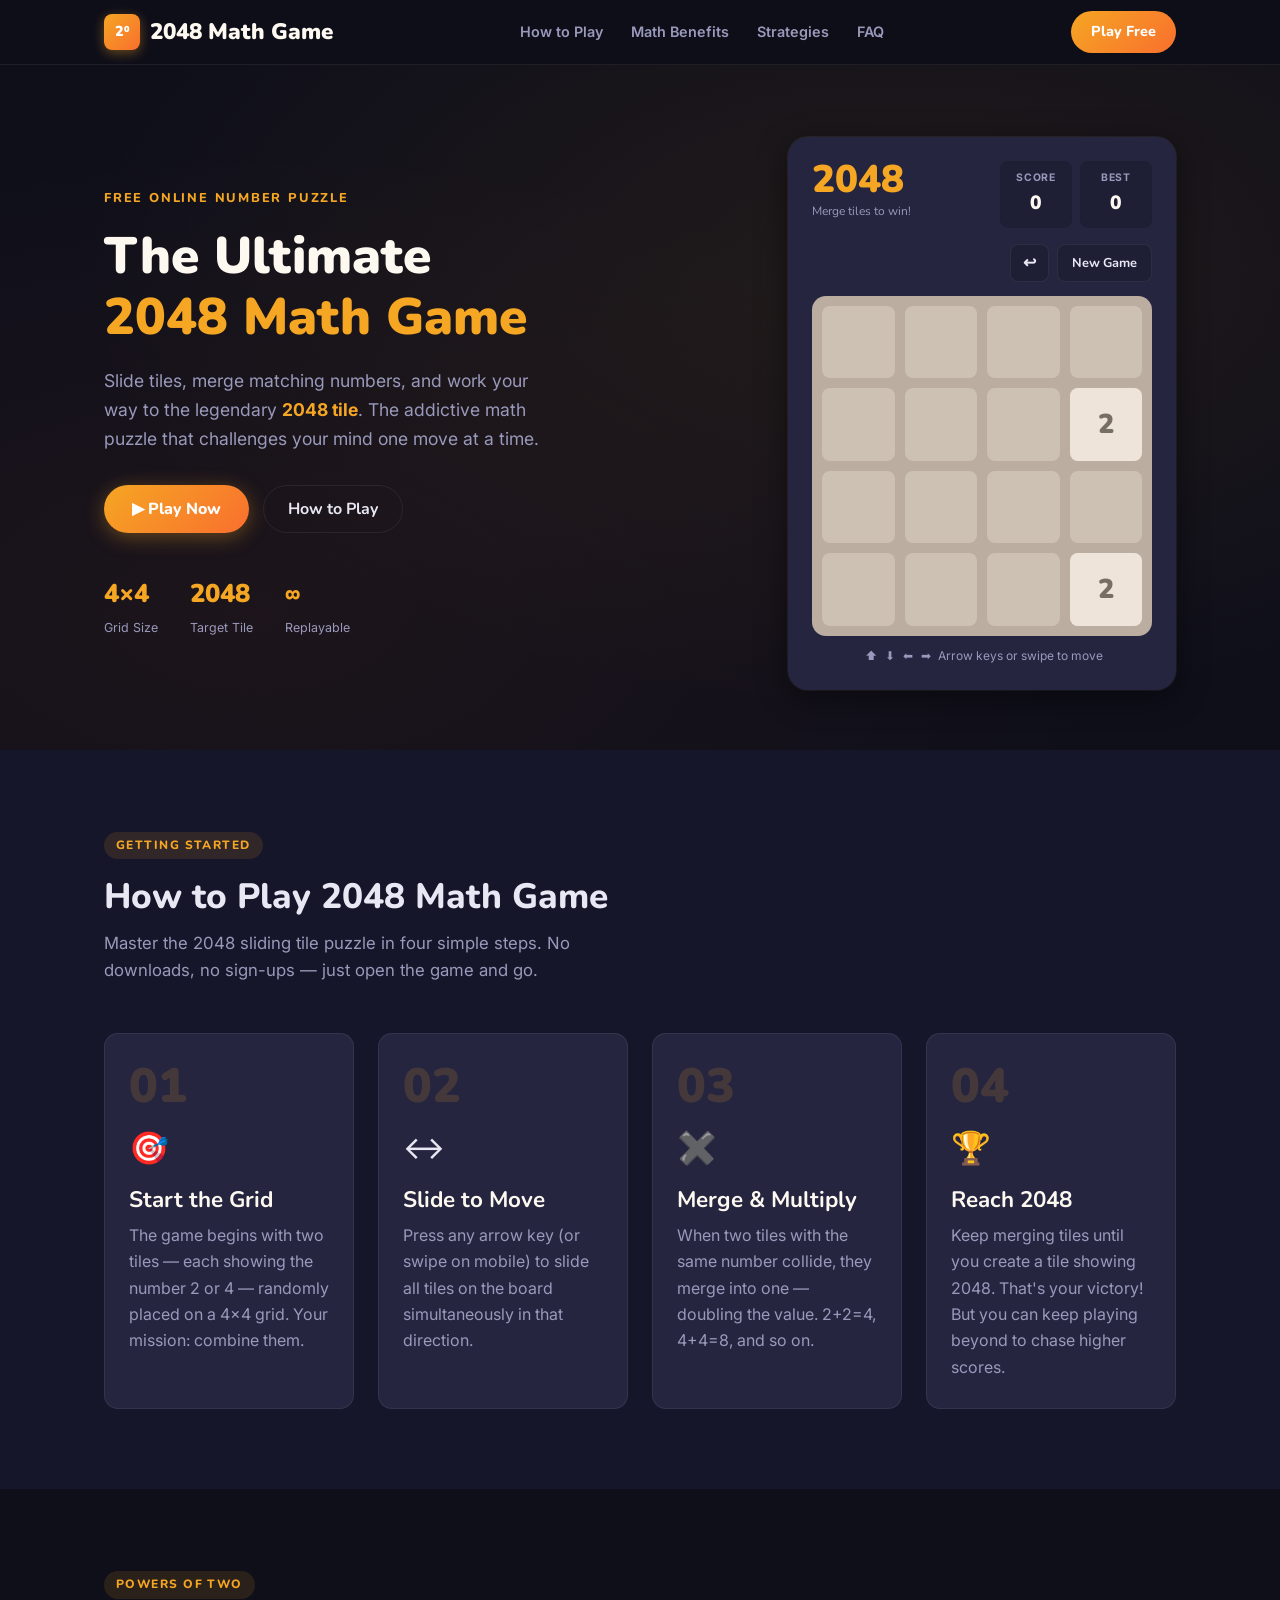
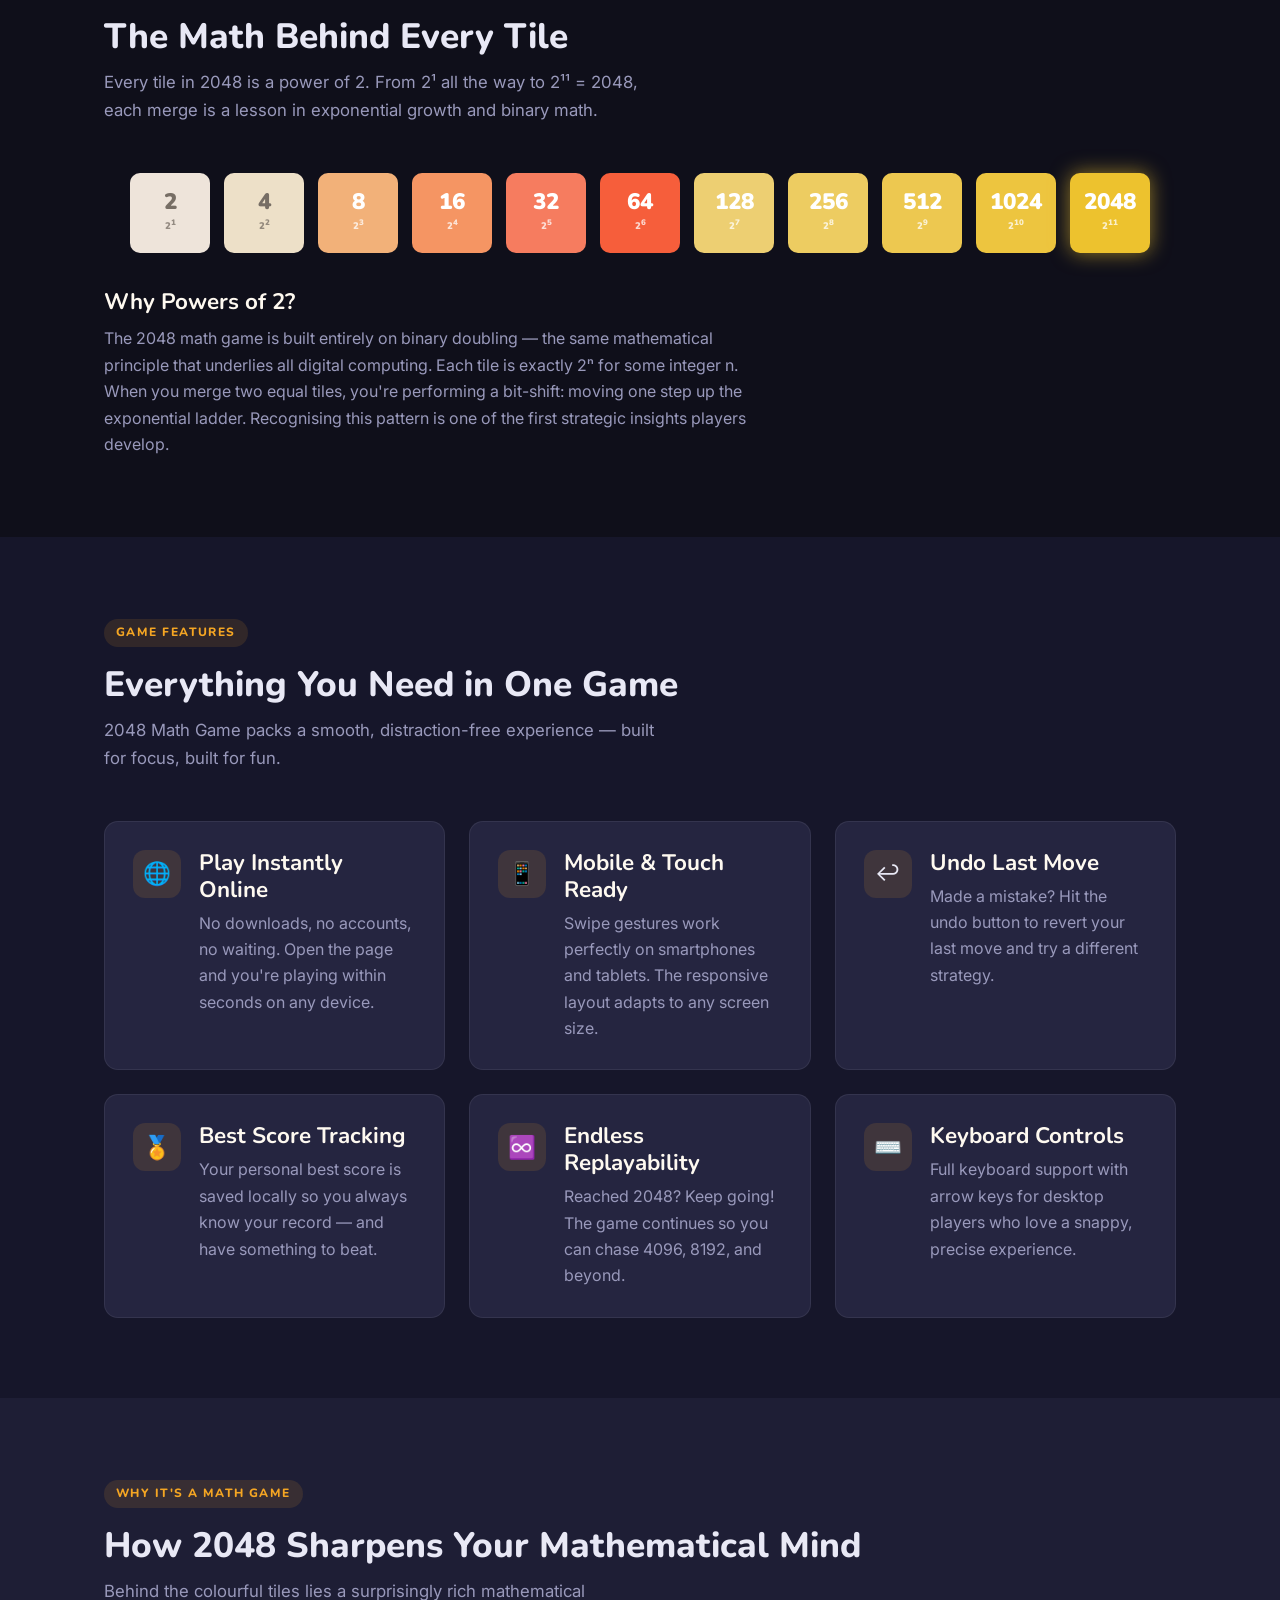
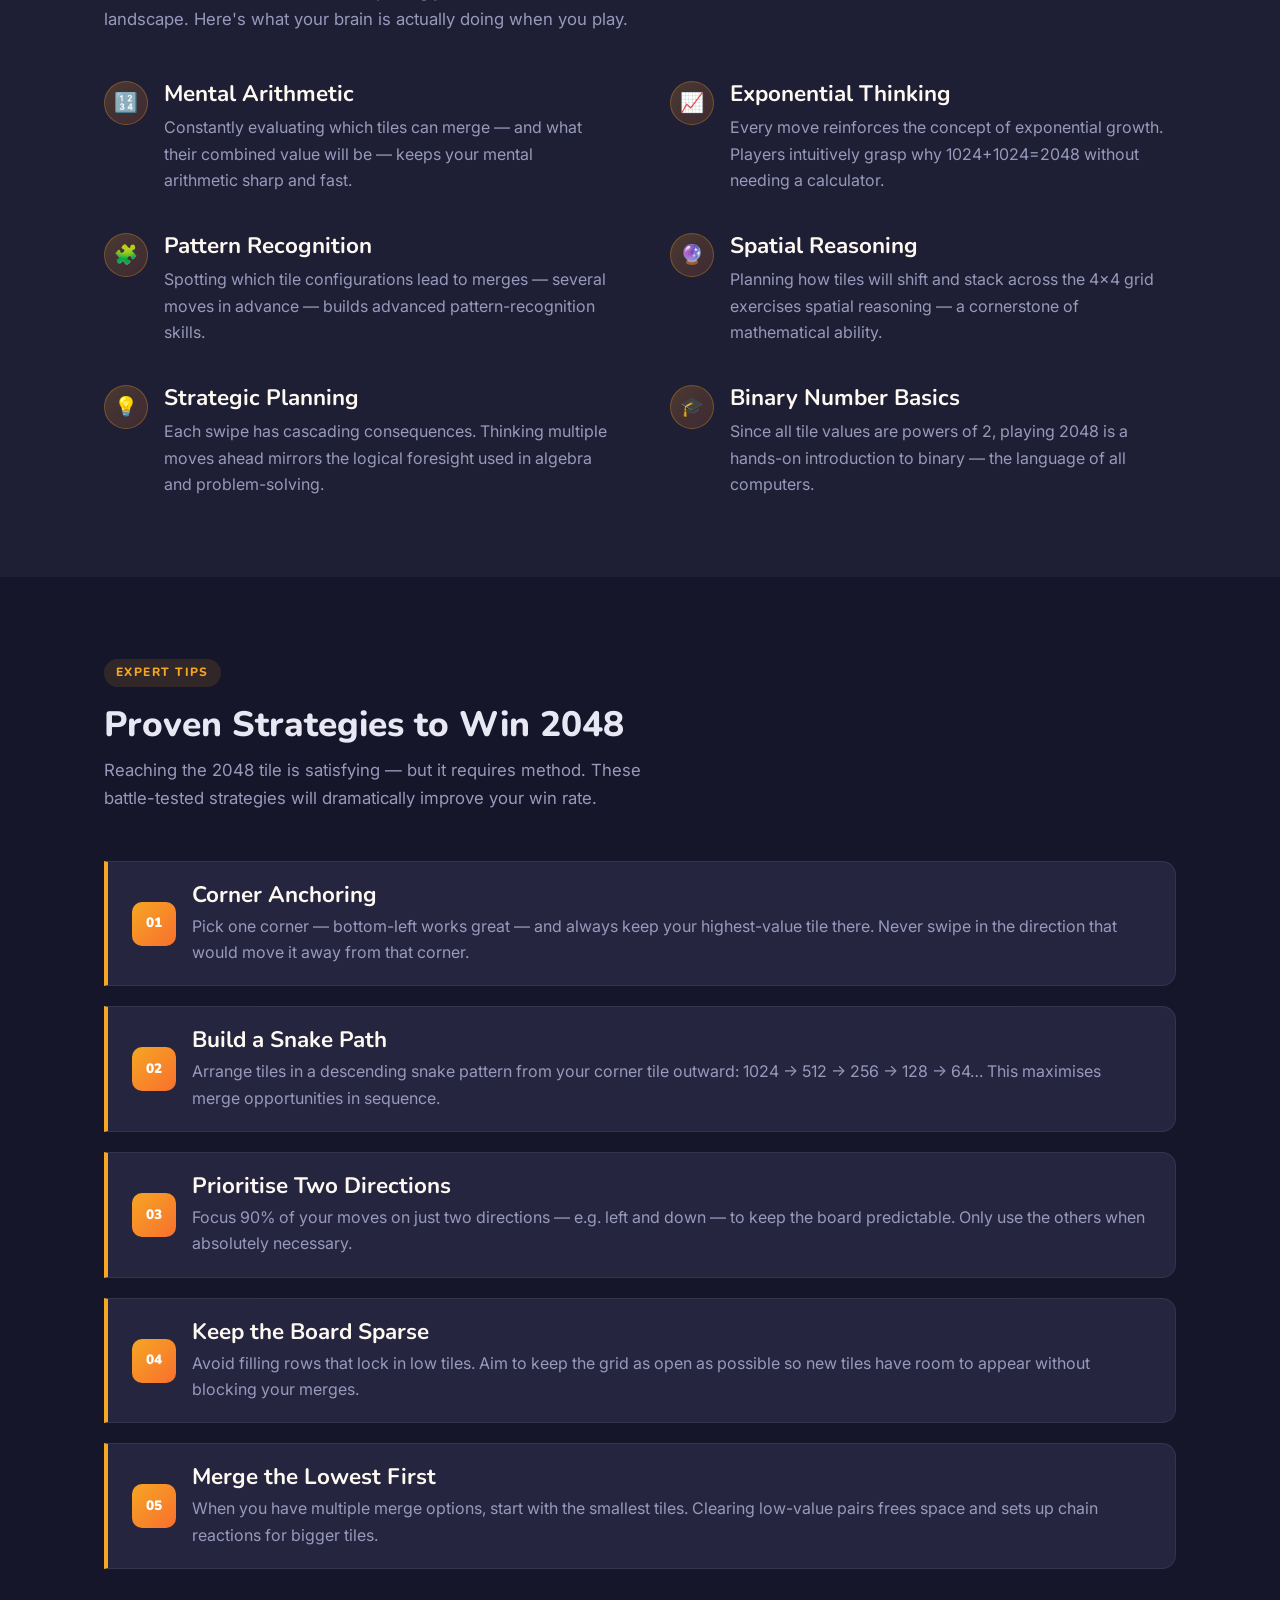
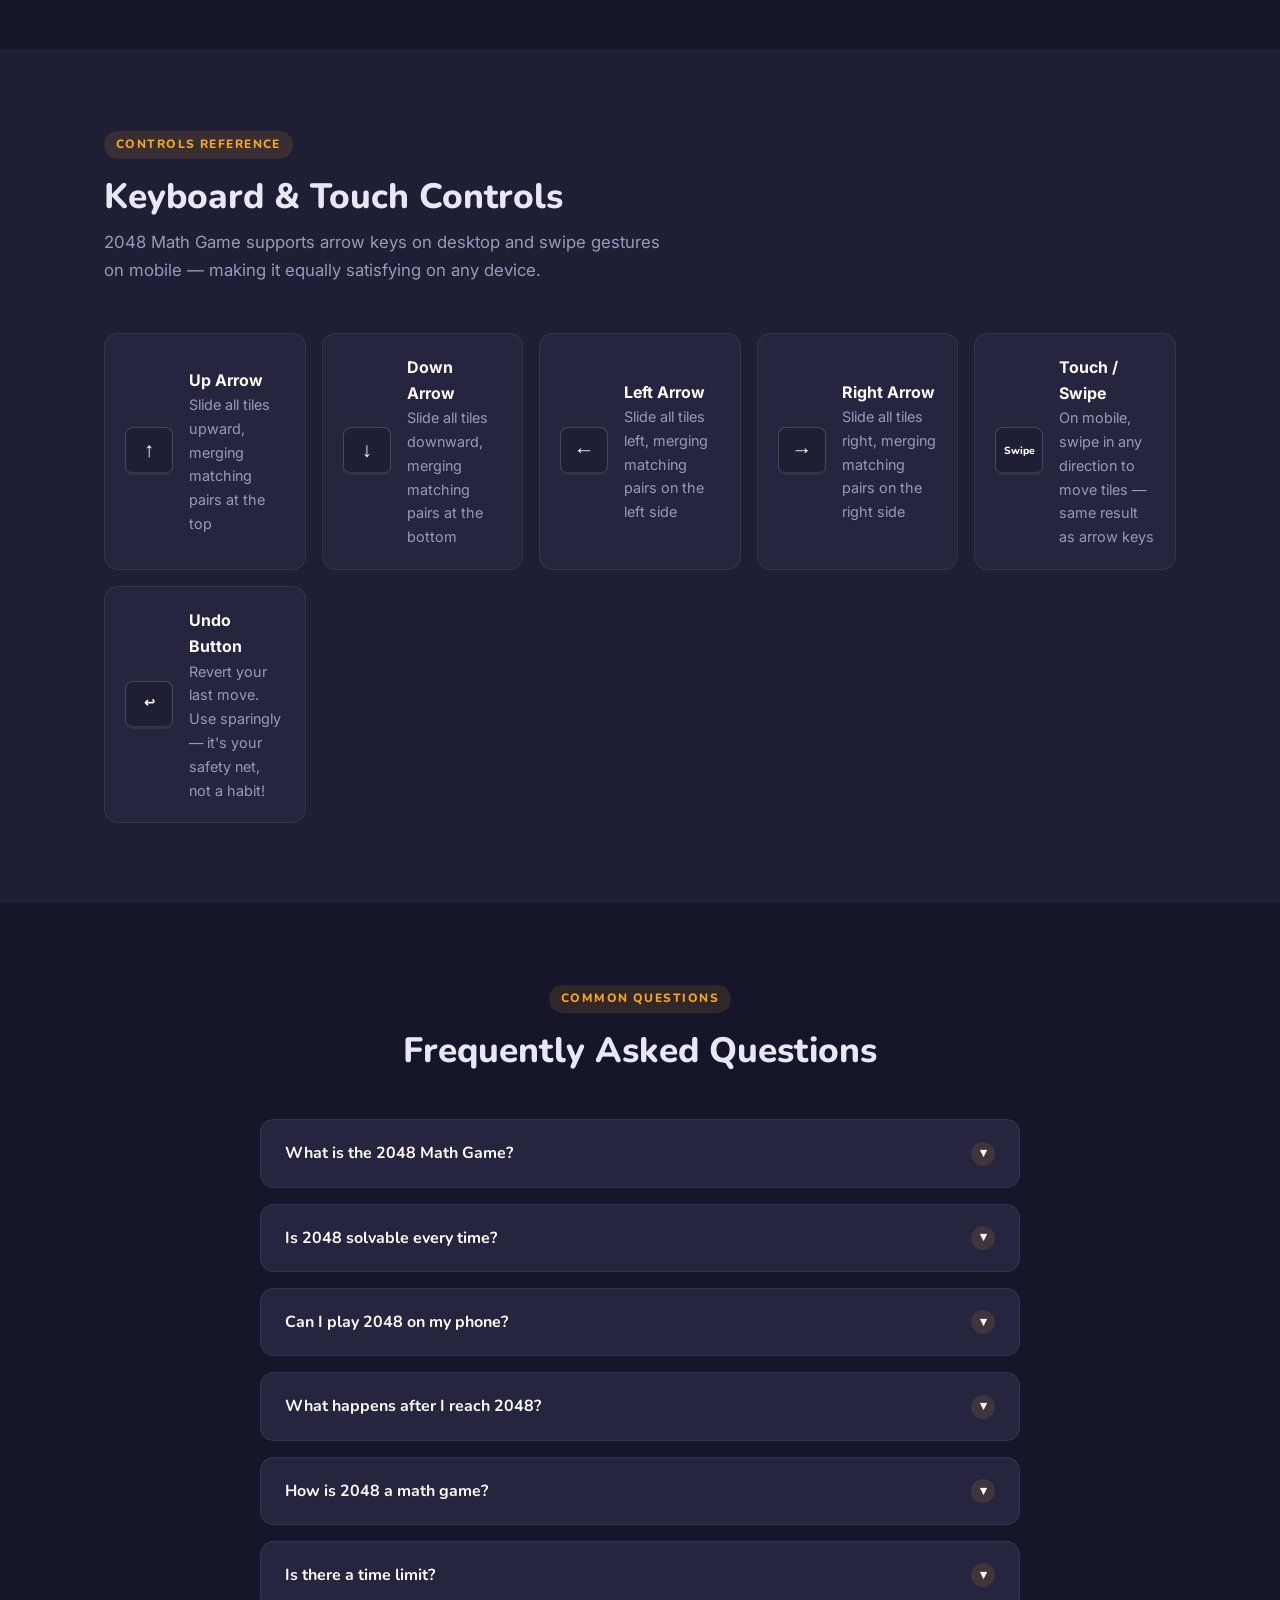
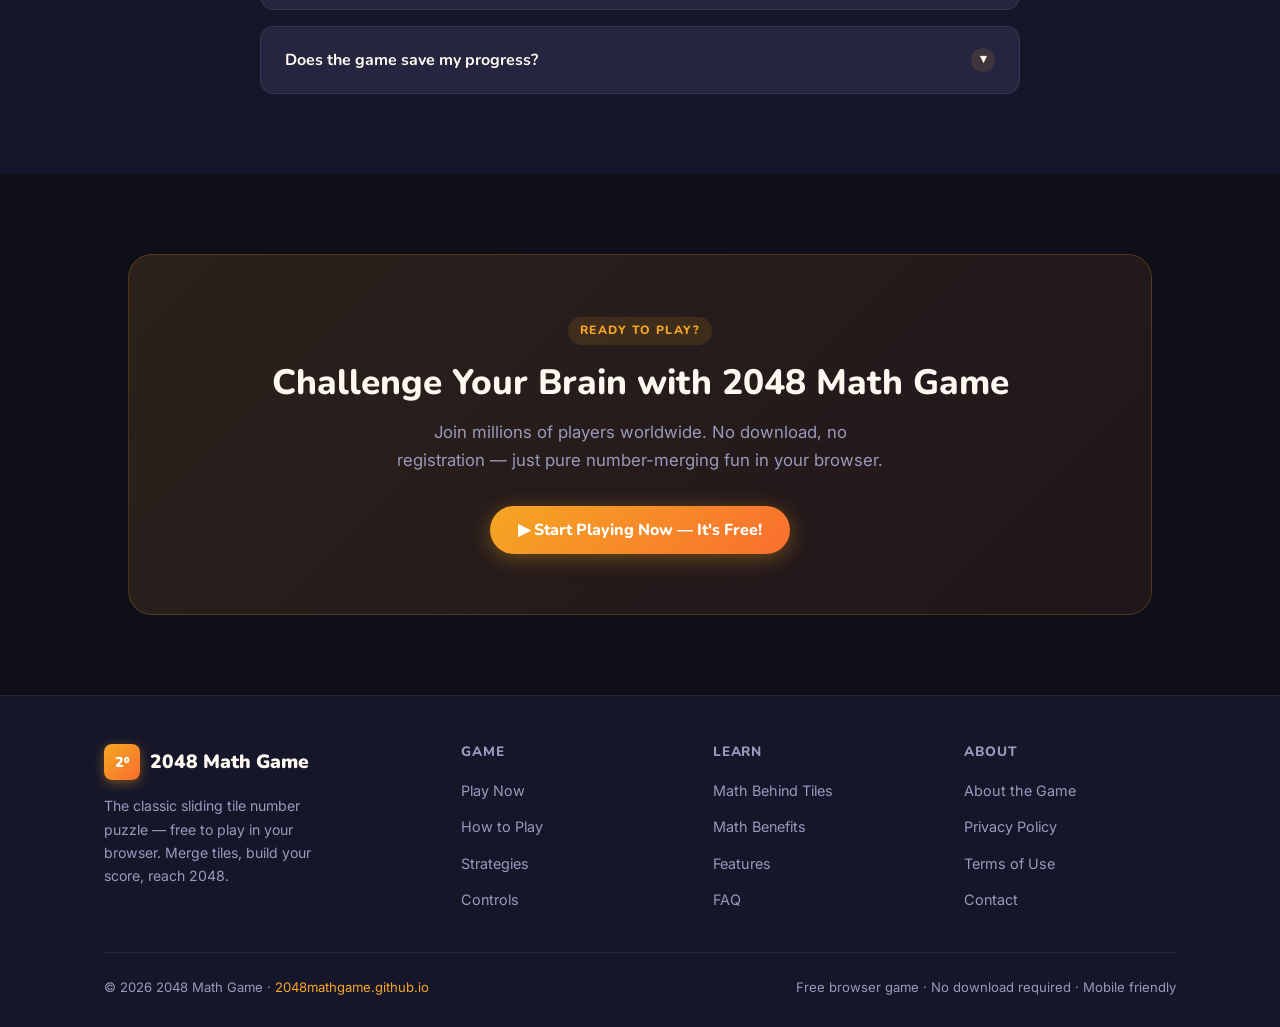
==== index.html @ 92a21484 "Create index.html" ====
<!DOCTYPE html>
<html lang="en">
<head>
  <meta charset="UTF-8" />
  <meta name="viewport" content="width=device-width, initial-scale=1.0" />
  <title>2048 Math Game – Play the Classic Sliding Tile Puzzle Online Free</title>
  <meta name="description" content="Play 2048 Math Game online free! Slide tiles, merge numbers, and reach the 2048 tile. The addictive number puzzle that sharpens math skills and logical thinking." />
  <meta name="keywords" content="2048 math game, 2048 game, number puzzle, sliding tile puzzle, math puzzle game, 2048 online, brain game, number merge game" />
  <meta name="robots" content="index, follow" />
  <meta name="author" content="2048 Math Game" />
  <link rel="canonical" href="https://2048mathgame.github.io/" />

  <!-- Open Graph -->
  <meta property="og:title" content="2048 Math Game – Play Free Online" />
  <meta property="og:description" content="The classic 2048 sliding number puzzle. Merge tiles, build your score, and reach 2048!" />
  <meta property="og:url" content="https://2048mathgame.github.io/" />
  <meta property="og:type" content="website" />
  <meta property="og:image" content="https://2048mathgame.github.io/og-image.png" />

  <!-- Twitter Card -->
  <meta name="twitter:card" content="summary_large_image" />
  <meta name="twitter:title" content="2048 Math Game – Play Free Online" />
  <meta name="twitter:description" content="Slide tiles, merge numbers, reach 2048. Play the addictive math puzzle game free!" />

  <!-- Schema Markup -->
  <script type="application/ld+json">
  {
    "@context": "https://schema.org",
    "@graph": [
      {
        "@type": "WebSite",
        "@id": "https://2048mathgame.github.io/#website",
        "url": "https://2048mathgame.github.io/",
        "name": "2048 Math Game",
        "description": "Play the classic 2048 sliding tile number puzzle game online for free.",
        "publisher": { "@id": "https://2048mathgame.github.io/#organization" }
      },
      {
        "@type": "Organization",
        "@id": "https://2048mathgame.github.io/#organization",
        "name": "2048 Math Game",
        "url": "https://2048mathgame.github.io/"
      },
      {
        "@type": "VideoGame",
        "name": "2048 Math Game",
        "url": "https://2048mathgame.github.io/",
        "description": "A sliding tile number puzzle where you merge matching numbers to reach the 2048 tile.",
        "genre": ["Puzzle", "Math", "Educational"],
        "gamePlatform": "Web Browser",
        "applicationCategory": "Game",
        "operatingSystem": "Any",
        "offers": {
          "@type": "Offer",
          "price": "0",
          "priceCurrency": "USD"
        }
      },
      {
        "@type": "FAQPage",
        "mainEntity": [
          {
            "@type": "Question",
            "name": "What is the 2048 Math Game?",
            "acceptedAnswer": {
              "@type": "Answer",
              "text": "2048 is a sliding tile puzzle game where you combine numbered tiles on a 4×4 grid. Merge matching numbers to create larger values and reach the coveted 2048 tile."
            }
          },
          {
            "@type": "Question",
            "name": "How do you play 2048?",
            "acceptedAnswer": {
              "@type": "Answer",
              "text": "Use arrow keys or swipe to slide all tiles on the board. When two tiles with the same number collide, they merge into one tile with double the value. Reach 2048 to win!"
            }
          },
          {
            "@type": "Question",
            "name": "Does 2048 help with math skills?",
            "acceptedAnswer": {
              "@type": "Answer",
              "text": "Yes! 2048 reinforces powers of 2, mental arithmetic, and pattern recognition — all key components of mathematical thinking."
            }
          },
          {
            "@type": "Question",
            "name": "Is 2048 Math Game free to play?",
            "acceptedAnswer": {
              "@type": "Answer",
              "text": "Absolutely. 2048 Math Game is 100% free to play directly in your browser with no download or registration required."
            }
          }
        ]
      }
    ]
  }
  </script>

  <!-- Fonts -->
  <link rel="preconnect" href="https://fonts.googleapis.com" />
  <link rel="preconnect" href="https://fonts.gstatic.com" crossorigin />
  <link href="https://fonts.googleapis.com/css2?family=Nunito:wght@400;600;700;800;900&family=Inter:wght@400;500;600&display=swap" rel="stylesheet" />

  <style>
    /* ─── TOKENS ─────────────────────────────────────────── */
    :root {
      --bg:        #0f0f1a;
      --bg2:       #16162a;
      --bg3:       #1e1e35;
      --surface:   #252540;
      --gold:      #f5a623;
      --orange:    #f96f2e;
      --cream:     #fef9f0;
      --slate:     #8888aa;
      --text:      #e8e8f5;
      --text-dim:  #9999bb;
      --border:    rgba(255,255,255,.07);
      --radius:    14px;
      --radius-sm: 8px;
      --shadow:    0 8px 32px rgba(0,0,0,.45);
      --transition: .18s ease;

      /* Tile colours */
      --t2:    #eee4da; --t2c:    #776e65;
      --t4:    #ede0c8; --t4c:    #776e65;
      --t8:    #f2b179; --t8c:    #fff;
      --t16:   #f59563; --t16c:   #fff;
      --t32:   #f67c5f; --t32c:   #fff;
      --t64:   #f65e3b; --t64c:   #fff;
      --t128:  #edcf72; --t128c:  #fff;
      --t256:  #edcc61; --t256c:  #fff;
      --t512:  #edc850; --t512c:  #fff;
      --t1024: #edc53f; --t1024c: #fff;
      --t2048: #edc22e; --t2048c: #fff;
      --thigh: #3c3a32; --thighc: #fff;
    }

    /* ─── RESET ──────────────────────────────────────────── */
    *, *::before, *::after { box-sizing: border-box; margin: 0; padding: 0; }
    html { scroll-behavior: smooth; font-size: 16px; }
    body {
      font-family: 'Inter', sans-serif;
      background: var(--bg);
      color: var(--text);
      line-height: 1.65;
      overflow-x: hidden;
    }
    a { color: var(--gold); text-decoration: none; }
    a:hover { text-decoration: underline; }
    img { max-width: 100%; display: block; }
    ul, ol { list-style: none; }

    /* ─── TYPOGRAPHY ─────────────────────────────────────── */
    h1, h2, h3, h4 { font-family: 'Nunito', sans-serif; line-height: 1.2; }
    h1 { font-size: clamp(2rem, 5vw, 3.2rem); font-weight: 900; }
    h2 { font-size: clamp(1.5rem, 3.5vw, 2.2rem); font-weight: 800; }
    h3 { font-size: clamp(1.1rem, 2vw, 1.4rem); font-weight: 700; }
    p  { color: var(--text-dim); }

    /* ─── LAYOUT HELPERS ─────────────────────────────────── */
    .container { max-width: 1120px; margin: 0 auto; padding: 0 24px; }
    .section    { padding: 80px 0; }
    .section--dark  { background: var(--bg2); }
    .section--darker{ background: var(--bg3); }
    .section-label {
      display: inline-block;
      font-family: 'Nunito', sans-serif;
      font-size: .75rem; font-weight: 800;
      letter-spacing: .12em; text-transform: uppercase;
      color: var(--gold);
      background: rgba(245,166,35,.12);
      padding: 4px 12px; border-radius: 20px;
      margin-bottom: 16px;
    }
    .section-head { margin-bottom: 48px; }
    .section-head p { margin-top: 12px; max-width: 560px; font-size: 1.05rem; }

    /* ─── HEADER ─────────────────────────────────────────── */
    #site-header {
      position: sticky; top: 0; z-index: 200;
      background: rgba(15,15,26,.92);
      backdrop-filter: blur(14px);
      border-bottom: 1px solid var(--border);
    }
    .header-inner {
      display: flex; align-items: center; justify-content: space-between;
      height: 64px; gap: 24px;
    }
    .logo {
      display: flex; align-items: center; gap: 10px;
      font-family: 'Nunito', sans-serif; font-weight: 900; font-size: 1.4rem;
      color: var(--cream); text-decoration: none;
    }
    .logo-tile {
      width: 36px; height: 36px; border-radius: 8px;
      background: linear-gradient(135deg, var(--gold), var(--orange));
      display: flex; align-items: center; justify-content: center;
      font-size: .9rem; font-weight: 900; color: #fff;
      box-shadow: 0 3px 12px rgba(245,166,35,.4);
    }
    .nav-links {
      display: flex; align-items: center; gap: 28px;
      font-size: .9rem; font-weight: 600;
    }
    .nav-links a { color: var(--text-dim); transition: color var(--transition); }
    .nav-links a:hover { color: var(--gold); text-decoration: none; }
    .btn-play-now {
      background: linear-gradient(135deg, var(--gold), var(--orange));
      color: #fff; font-family: 'Nunito', sans-serif;
      font-weight: 800; font-size: .9rem;
      padding: 9px 20px; border-radius: 30px;
      border: none; cursor: pointer; transition: opacity var(--transition);
      text-decoration: none; display: inline-block;
    }
    .btn-play-now:hover { opacity: .88; text-decoration: none; }
    .nav-toggle {
      display: none; background: none; border: none;
      cursor: pointer; color: var(--text); padding: 4px;
    }
    .nav-toggle span {
      display: block; width: 24px; height: 2px;
      background: currentColor; margin: 5px 0;
      transition: all .2s;
    }

    /* ─── HERO ───────────────────────────────────────────── */
    #hero {
      background: radial-gradient(ellipse at 70% 30%, rgba(245,166,35,.08) 0%, transparent 65%),
                  radial-gradient(ellipse at 20% 80%, rgba(249,111,46,.06) 0%, transparent 60%),
                  var(--bg);
      padding: 72px 0 60px;
    }
    .hero-inner {
      display: grid;
      grid-template-columns: 1fr auto;
      gap: 56px; align-items: center;
    }
    .hero-text .eyebrow {
      font-family: 'Nunito', sans-serif; font-size: .8rem;
      font-weight: 800; letter-spacing: .14em; text-transform: uppercase;
      color: var(--gold); margin-bottom: 16px;
    }
    .hero-text h1 { color: var(--cream); margin-bottom: 18px; }
    .hero-text h1 span { color: var(--gold); }
    .hero-text p { font-size: 1.1rem; max-width: 440px; margin-bottom: 32px; }
    .hero-actions { display: flex; gap: 14px; flex-wrap: wrap; align-items: center; }
    .btn-primary {
      background: linear-gradient(135deg, var(--gold), var(--orange));
      color: #fff; font-family: 'Nunito', sans-serif;
      font-weight: 800; font-size: 1rem;
      padding: 13px 28px; border-radius: 30px;
      border: none; cursor: pointer; transition: transform .15s, box-shadow .15s;
      box-shadow: 0 4px 20px rgba(245,166,35,.35);
    }
    .btn-primary:hover { transform: translateY(-2px); box-shadow: 0 8px 28px rgba(245,166,35,.45); }
    .btn-secondary {
      background: transparent; color: var(--text);
      border: 1.5px solid var(--border);
      font-family: 'Nunito', sans-serif; font-weight: 700; font-size: 1rem;
      padding: 12px 24px; border-radius: 30px; cursor: pointer;
      transition: border-color var(--transition), color var(--transition);
    }
    .btn-secondary:hover { border-color: var(--gold); color: var(--gold); }
    .hero-stats {
      display: flex; gap: 32px; margin-top: 40px;
    }
    .stat-item .num {
      font-family: 'Nunito', sans-serif; font-size: 1.6rem;
      font-weight: 900; color: var(--gold);
    }
    .stat-item .lbl {
      font-size: .78rem; color: var(--text-dim); margin-top: 2px;
    }

    /* ─── GAME BOARD ─────────────────────────────────────── */
    .game-wrap {
      background: var(--surface);
      border-radius: 20px; padding: 24px;
      box-shadow: var(--shadow), 0 0 0 1px var(--border);
      min-width: 320px;
    }
    .game-header-row {
      display: flex; justify-content: space-between;
      align-items: flex-start; margin-bottom: 16px; gap: 12px;
    }
    .game-title-block { font-family: 'Nunito', sans-serif; }
    .game-title-block .g-title {
      font-size: 2.4rem; font-weight: 900; color: var(--gold);
      line-height: 1;
    }
    .game-title-block .g-sub {
      font-size: .75rem; color: var(--text-dim); margin-top: 3px;
    }
    .score-blocks { display: flex; gap: 8px; }
    .score-box {
      background: var(--bg3); border-radius: var(--radius-sm);
      padding: 8px 14px; text-align: center; min-width: 72px;
    }
    .score-box .s-label {
      font-size: .65rem; letter-spacing: .08em;
      text-transform: uppercase; color: var(--text-dim);
      font-weight: 700;
    }
    .score-box .s-val {
      font-family: 'Nunito', sans-serif; font-size: 1.2rem;
      font-weight: 900; color: var(--cream); margin-top: 2px;
    }
    .game-controls {
      display: flex; gap: 8px; margin-bottom: 14px;
      justify-content: flex-end;
    }
    .ctrl-btn {
      background: var(--bg3); border: 1px solid var(--border);
      color: var(--text); font-family: 'Nunito', sans-serif;
      font-size: .8rem; font-weight: 700;
      padding: 7px 14px; border-radius: var(--radius-sm);
      cursor: pointer; transition: background var(--transition);
    }
    .ctrl-btn:hover { background: var(--surface); }
    .ctrl-btn.undo-btn { font-size: 1rem; padding: 7px 12px; }

    /* Board */
    .board-container {
      position: relative;
      background: #bbada0;
      border-radius: var(--radius);
      padding: 10px; width: 340px; height: 340px;
      user-select: none; touch-action: none;
    }
    .board-grid {
      display: grid;
      grid-template-columns: repeat(4,1fr);
      grid-template-rows: repeat(4,1fr);
      gap: 10px;
      width: 100%; height: 100%;
    }
    .cell-bg {
      background: rgba(238,228,218,.35);
      border-radius: var(--radius-sm);
    }
    .tiles-layer {
      position: absolute; inset: 10px;
      display: grid;
      grid-template-columns: repeat(4,1fr);
      grid-template-rows: repeat(4,1fr);
      gap: 10px;
    }
    .tile {
      border-radius: var(--radius-sm);
      display: flex; align-items: center; justify-content: center;
      font-family: 'Nunito', sans-serif; font-weight: 900;
      font-size: 1.6rem; line-height: 1;
      animation: tileAppear .12s ease-out;
      transition: none;
    }
    .tile.merged { animation: tileMerge .14s ease-out; }
    @keyframes tileAppear {
      from { transform: scale(.5); opacity: 0; }
      to   { transform: scale(1); opacity: 1; }
    }
    @keyframes tileMerge {
      0%   { transform: scale(1); }
      50%  { transform: scale(1.18); }
      100% { transform: scale(1); }
    }

    /* Tile values */
    .tile[data-val="2"]    { background:var(--t2);    color:var(--t2c);    font-size:1.7rem; }
    .tile[data-val="4"]    { background:var(--t4);    color:var(--t4c);    font-size:1.7rem; }
    .tile[data-val="8"]    { background:var(--t8);    color:var(--t8c);    font-size:1.7rem; }
    .tile[data-val="16"]   { background:var(--t16);   color:var(--t16c);   font-size:1.5rem; }
    .tile[data-val="32"]   { background:var(--t32);   color:var(--t32c);   font-size:1.5rem; }
    .tile[data-val="64"]   { background:var(--t64);   color:var(--t64c);   font-size:1.5rem; }
    .tile[data-val="128"]  { background:var(--t128);  color:var(--t128c);  font-size:1.25rem; }
    .tile[data-val="256"]  { background:var(--t256);  color:var(--t256c);  font-size:1.25rem; }
    .tile[data-val="512"]  { background:var(--t512);  color:var(--t512c);  font-size:1.25rem; }
    .tile[data-val="1024"] { background:var(--t1024); color:var(--t1024c); font-size:1.05rem; }
    .tile[data-val="2048"] { background:var(--t2048); color:var(--t2048c); font-size:1.05rem;
                              box-shadow:0 0 28px rgba(237,194,46,.7); }
    .tile[data-val]        { }
    .tile[data-val]:not([data-val="2"]):not([data-val="4"]):not([data-val="8"]):not([data-val="16"]):not([data-val="32"]):not([data-val="64"]):not([data-val="128"]):not([data-val="256"]):not([data-val="512"]):not([data-val="1024"]):not([data-val="2048"]) {
      background: var(--thigh); color: var(--thighc); font-size: .95rem;
    }

    /* Overlay */
    .board-overlay {
      position: absolute; inset: 0;
      background: rgba(238,228,218,.73);
      backdrop-filter: blur(4px);
      border-radius: var(--radius);
      display: flex; flex-direction: column;
      align-items: center; justify-content: center;
      gap: 14px; z-index: 10;
      opacity: 0; pointer-events: none;
      transition: opacity .25s;
    }
    .board-overlay.visible { opacity: 1; pointer-events: all; }
    .overlay-msg {
      font-family: 'Nunito', sans-serif;
      font-size: 2rem; font-weight: 900; color: #776e65;
    }
    .overlay-sub { font-size: .95rem; color: #9b8e80; text-align: center; padding: 0 20px; }
    .overlay-btn {
      background: linear-gradient(135deg, var(--gold), var(--orange));
      color: #fff; font-family: 'Nunito', sans-serif;
      font-weight: 800; font-size: 1rem;
      padding: 12px 28px; border-radius: 30px;
      border: none; cursor: pointer;
    }

    /* Swipe hint */
    .swipe-hint {
      text-align: center; margin-top: 10px;
      font-size: .75rem; color: var(--text-dim);
    }
    .swipe-hint span { margin: 0 4px; }

    /* ─── HOW TO PLAY ────────────────────────────────────── */
    .steps-grid {
      display: grid;
      grid-template-columns: repeat(auto-fit, minmax(220px, 1fr));
      gap: 24px;
    }
    .step-card {
      background: var(--surface);
      border: 1px solid var(--border);
      border-radius: var(--radius);
      padding: 28px 24px;
      position: relative;
      transition: border-color var(--transition);
    }
    .step-card:hover { border-color: rgba(245,166,35,.4); }
    .step-num {
      font-family: 'Nunito', sans-serif; font-size: 3rem;
      font-weight: 900; color: rgba(245,166,35,.15);
      line-height: 1; margin-bottom: 12px;
    }
    .step-icon {
      font-size: 2rem; margin-bottom: 12px;
    }
    .step-card h3 { color: var(--cream); margin-bottom: 8px; }

    /* ─── MATH TILES SHOWCASE ────────────────────────────── */
    .tiles-showcase {
      display: flex; flex-wrap: wrap; gap: 14px;
      justify-content: center;
    }
    .demo-tile {
      width: 80px; height: 80px; border-radius: 10px;
      display: flex; flex-direction: column;
      align-items: center; justify-content: center;
      font-family: 'Nunito', sans-serif; font-weight: 900;
    }
    .demo-tile .dv { font-size: 1.4rem; line-height: 1; }
    .demo-tile .dp { font-size: .6rem; opacity: .75; margin-top: 3px; }

    /* ─── FEATURES ───────────────────────────────────────── */
    .features-grid {
      display: grid;
      grid-template-columns: repeat(auto-fit, minmax(280px, 1fr));
      gap: 24px;
    }
    .feature-card {
      background: var(--surface);
      border: 1px solid var(--border);
      border-radius: var(--radius);
      padding: 28px;
      display: flex; gap: 18px; align-items: flex-start;
      transition: transform var(--transition), border-color var(--transition);
    }
    .feature-card:hover {
      transform: translateY(-3px);
      border-color: rgba(245,166,35,.3);
    }
    .feature-icon {
      width: 48px; height: 48px; border-radius: 12px; flex-shrink: 0;
      background: rgba(245,166,35,.12);
      display: flex; align-items: center; justify-content: center;
      font-size: 1.4rem;
    }
    .feature-card h3 { color: var(--cream); margin-bottom: 6px; }

    /* ─── MATH BENEFITS ──────────────────────────────────── */
    .benefits-grid {
      display: grid;
      grid-template-columns: 1fr 1fr;
      gap: 40px 60px;
    }
    .benefit-item { display: flex; gap: 16px; }
    .benefit-icon {
      width: 44px; height: 44px; border-radius: 50%; flex-shrink: 0;
      background: linear-gradient(135deg, rgba(245,166,35,.2), rgba(249,111,46,.15));
      border: 1.5px solid rgba(245,166,35,.3);
      display: flex; align-items: center; justify-content: center;
      font-size: 1.2rem;
    }
    .benefit-item h3 { color: var(--cream); margin-bottom: 6px; }

    /* ─── STRATEGIES ─────────────────────────────────────── */
    .strategies-list { display: flex; flex-direction: column; gap: 20px; }
    .strategy-item {
      background: var(--surface);
      border: 1px solid var(--border);
      border-left: 4px solid var(--gold);
      border-radius: 0 var(--radius) var(--radius) 0;
      padding: 20px 24px;
      display: grid;
      grid-template-columns: auto 1fr;
      gap: 16px; align-items: center;
    }
    .strategy-badge {
      background: linear-gradient(135deg, var(--gold), var(--orange));
      color: #fff; font-family: 'Nunito', sans-serif;
      font-weight: 900; font-size: .85rem;
      width: 44px; height: 44px; border-radius: 10px;
      display: flex; align-items: center; justify-content: center;
      flex-shrink: 0;
    }
    .strategy-item h3 { color: var(--cream); margin-bottom: 4px; }

    /* ─── FAQ ────────────────────────────────────────────── */
    .faq-list { display: flex; flex-direction: column; gap: 16px; max-width: 760px; margin: 0 auto; }
    .faq-item {
      background: var(--surface);
      border: 1px solid var(--border);
      border-radius: var(--radius);
      overflow: hidden;
    }
    .faq-q {
      display: flex; justify-content: space-between; align-items: center;
      padding: 20px 24px; cursor: pointer;
      font-family: 'Nunito', sans-serif; font-weight: 700;
      font-size: 1rem; color: var(--cream);
      gap: 12px;
    }
    .faq-q .chevron {
      width: 24px; height: 24px; border-radius: 50%;
      background: rgba(245,166,35,.12);
      display: flex; align-items: center; justify-content: center;
      flex-shrink: 0; font-size: .8rem;
      transition: transform .2s;
    }
    .faq-item.open .chevron { transform: rotate(180deg); }
    .faq-a {
      max-height: 0; overflow: hidden;
      transition: max-height .28s ease, padding .28s ease;
      padding: 0 24px;
    }
    .faq-item.open .faq-a {
      max-height: 300px; padding: 0 24px 20px;
    }

    /* ─── KEYBOARD GUIDE ─────────────────────────────────── */
    .kbd-grid {
      display: grid;
      grid-template-columns: repeat(auto-fit, minmax(200px, 1fr));
      gap: 16px;
    }
    .kbd-item {
      background: var(--surface); border: 1px solid var(--border);
      border-radius: var(--radius); padding: 20px;
      display: flex; align-items: center; gap: 16px;
    }
    .kbd {
      background: var(--bg3);
      border: 1px solid rgba(255,255,255,.18);
      border-bottom: 3px solid rgba(255,255,255,.1);
      border-radius: 8px;
      font-family: 'Nunito', sans-serif; font-weight: 800;
      font-size: 1.3rem; color: var(--cream);
      width: 48px; height: 48px;
      display: flex; align-items: center; justify-content: center;
      flex-shrink: 0;
    }
    .kbd-item p { color: var(--text-dim); font-size: .9rem; }

    /* ─── CTA BANNER ─────────────────────────────────────── */
    .cta-band {
      background: linear-gradient(135deg, rgba(245,166,35,.12), rgba(249,111,46,.08));
      border: 1px solid rgba(245,166,35,.2);
      border-radius: 24px;
      padding: 60px 40px; text-align: center;
      margin: 0 24px;
    }
    .cta-band h2 { color: var(--cream); margin-bottom: 16px; }
    .cta-band p { max-width: 500px; margin: 0 auto 32px; font-size: 1.05rem; }

    /* ─── FOOTER ─────────────────────────────────────────── */
    #site-footer {
      background: var(--bg2);
      border-top: 1px solid var(--border);
      padding: 48px 0 28px;
    }
    .footer-inner {
      display: grid;
      grid-template-columns: 1.5fr 1fr 1fr 1fr;
      gap: 40px; margin-bottom: 40px;
    }
    .footer-brand .logo { margin-bottom: 14px; font-size: 1.2rem; }
    .footer-brand p { font-size: .88rem; max-width: 240px; }
    .footer-col h4 {
      font-family: 'Nunito', sans-serif; font-weight: 800;
      font-size: .85rem; letter-spacing: .06em; text-transform: uppercase;
      color: var(--text-dim); margin-bottom: 16px;
    }
    .footer-col li + li { margin-top: 10px; }
    .footer-col a {
      font-size: .9rem; color: var(--text-dim);
      transition: color var(--transition);
    }
    .footer-col a:hover { color: var(--gold); }
    .footer-bottom {
      border-top: 1px solid var(--border);
      padding-top: 24px;
      display: flex; justify-content: space-between;
      align-items: center; gap: 16px;
      font-size: .82rem; color: var(--text-dim);
      flex-wrap: wrap;
    }

    /* ─── SCORE POP ──────────────────────────────────────── */
    .score-pop {
      position: fixed; pointer-events: none; z-index: 500;
      font-family: 'Nunito', sans-serif; font-weight: 900;
      font-size: 1.4rem; color: var(--gold);
      text-shadow: 0 2px 8px rgba(0,0,0,.5);
      animation: scorePop .9s ease-out forwards;
    }
    @keyframes scorePop {
      0%   { transform: translateY(0); opacity: 1; }
      100% { transform: translateY(-60px); opacity: 0; }
    }

    /* ─── RESPONSIVE ─────────────────────────────────────── */
    @media (max-width: 1024px) {
      .hero-inner { grid-template-columns: 1fr; justify-items: center; text-align: center; }
      .hero-text p { max-width: 100%; }
      .hero-actions { justify-content: center; }
      .hero-stats  { justify-content: center; }
      .footer-inner { grid-template-columns: 1fr 1fr; }
      .benefits-grid { grid-template-columns: 1fr; }
    }
    @media (max-width: 768px) {
      .nav-links { display: none; }
      .nav-toggle { display: block; }
      .nav-links.open {
        display: flex; flex-direction: column;
        position: absolute; top: 64px; left: 0; right: 0;
        background: rgba(15,15,26,.97);
        padding: 24px; gap: 20px;
        border-bottom: 1px solid var(--border);
      }
      .section { padding: 56px 0; }
      .board-container { width: 300px; height: 300px; }
      .footer-inner { grid-template-columns: 1fr; gap: 28px; }
      .footer-bottom { flex-direction: column; text-align: center; }
    }
    @media (max-width: 420px) {
      .board-container { width: 280px; height: 280px; }
      .game-wrap { padding: 16px; min-width: unset; width: 100%; }
      .cta-band { padding: 40px 24px; }
    }
    @media (prefers-reduced-motion: reduce) {
      *, *::before, *::after { animation-duration: .001s !important; transition-duration: .001s !important; }
    }
  </style>
</head>
<body>

<!-- ═══════════════════════════════ HEADER ═══════════════════════════════ -->
<header id="site-header" role="banner"></header>

<!-- ═══════════════════════════════ MAIN ════════════════════════════════ -->
<main>

  <!-- §1 HERO + GAME -->
  <section id="hero" aria-label="Play 2048 Math Game">
    <div class="container">
      <div class="hero-inner">

        <!-- Left: copy -->
        <div class="hero-text">
          <div class="eyebrow">Free Online Number Puzzle</div>
          <h1>The Ultimate<br /><span>2048 Math Game</span></h1>
          <p>Slide tiles, merge matching numbers, and work your way to the legendary <strong style="color:var(--gold)">2048 tile</strong>. The addictive math puzzle that challenges your mind one move at a time.</p>
          <div class="hero-actions">
            <button class="btn-primary" onclick="scrollToGame()">▶ Play Now</button>
            <button class="btn-secondary" onclick="document.getElementById('how-to-play').scrollIntoView({behavior:'smooth'})">How to Play</button>
          </div>
          <div class="hero-stats">
            <div class="stat-item"><div class="num">4×4</div><div class="lbl">Grid Size</div></div>
            <div class="stat-item"><div class="num">2048</div><div class="lbl">Target Tile</div></div>
            <div class="stat-item"><div class="num">∞</div><div class="lbl">Replayable</div></div>
          </div>
        </div>

        <!-- Right: live game -->
        <div id="game-anchor">
          <div class="game-wrap" role="application" aria-label="2048 game board">
            <div class="game-header-row">
              <div class="game-title-block">
                <div class="g-title">2048</div>
                <div class="g-sub">Merge tiles to win!</div>
              </div>
              <div class="score-blocks">
                <div class="score-box">
                  <div class="s-label">Score</div>
                  <div class="s-val" id="score-display">0</div>
                </div>
                <div class="score-box">
                  <div class="s-label">Best</div>
                  <div class="s-val" id="best-display">0</div>
                </div>
              </div>
            </div>
            <div class="game-controls">
              <button class="ctrl-btn undo-btn" id="undo-btn" title="Undo last move">↩</button>
              <button class="ctrl-btn" id="new-btn">New Game</button>
            </div>
            <div class="board-container" id="board-container" tabindex="0" aria-label="Game grid, use arrow keys to play">
              <div class="board-grid" id="cell-layer">
                <!-- 16 background cells -->
              </div>
              <div class="tiles-layer" id="tile-layer"></div>
              <div class="board-overlay" id="board-overlay">
                <div class="overlay-msg" id="overlay-msg">Game Over</div>
                <div class="overlay-sub" id="overlay-sub">No more moves available. Try again!</div>
                <button class="overlay-btn" id="overlay-btn">Play Again</button>
              </div>
            </div>
            <div class="swipe-hint">
              <span>⬆</span><span>⬇</span><span>⬅</span><span>➡</span>
              Arrow keys or swipe to move
            </div>
          </div>
        </div>

      </div>
    </div>
  </section>

  <!-- §2 HOW TO PLAY -->
  <section id="how-to-play" class="section section--dark" aria-labelledby="htp-title">
    <div class="container">
      <div class="section-head">
        <span class="section-label">Getting Started</span>
        <h2 id="htp-title">How to Play 2048 Math Game</h2>
        <p>Master the 2048 sliding tile puzzle in four simple steps. No downloads, no sign-ups — just open the game and go.</p>
      </div>
      <div class="steps-grid">
        <div class="step-card">
          <div class="step-num">01</div>
          <div class="step-icon">🎯</div>
          <h3>Start the Grid</h3>
          <p>The game begins with two tiles — each showing the number 2 or 4 — randomly placed on a 4×4 grid. Your mission: combine them.</p>
        </div>
        <div class="step-card">
          <div class="step-num">02</div>
          <div class="step-icon">↔️</div>
          <h3>Slide to Move</h3>
          <p>Press any arrow key (or swipe on mobile) to slide all tiles on the board simultaneously in that direction.</p>
        </div>
        <div class="step-card">
          <div class="step-num">03</div>
          <div class="step-icon">✖️</div>
          <h3>Merge & Multiply</h3>
          <p>When two tiles with the same number collide, they merge into one — doubling the value. 2+2=4, 4+4=8, and so on.</p>
        </div>
        <div class="step-card">
          <div class="step-num">04</div>
          <div class="step-icon">🏆</div>
          <h3>Reach 2048</h3>
          <p>Keep merging tiles until you create a tile showing 2048. That's your victory! But you can keep playing beyond to chase higher scores.</p>
        </div>
      </div>
    </div>
  </section>

  <!-- §3 TILES SHOWCASE -->
  <section id="tile-values" class="section" aria-labelledby="tv-title">
    <div class="container">
      <div class="section-head">
        <span class="section-label">Powers of Two</span>
        <h2 id="tv-title">The Math Behind Every Tile</h2>
        <p>Every tile in 2048 is a power of 2. From 2¹ all the way to 2¹¹ = 2048, each merge is a lesson in exponential growth and binary math.</p>
      </div>
      <div class="tiles-showcase" role="list" aria-label="Tile values from 2 to 2048">
        <!-- Rendered by JS -->
      </div>
      <div style="margin-top:36px; max-width:660px;">
        <h3 style="color:var(--cream); margin-bottom:10px;">Why Powers of 2?</h3>
        <p>The 2048 math game is built entirely on binary doubling — the same mathematical principle that underlies all digital computing. Each tile is exactly 2ⁿ for some integer n. When you merge two equal tiles, you're performing a bit-shift: moving one step up the exponential ladder. Recognising this pattern is one of the first strategic insights players develop.</p>
      </div>
    </div>
  </section>

  <!-- §4 FEATURES -->
  <section id="features" class="section section--dark" aria-labelledby="feat-title">
    <div class="container">
      <div class="section-head">
        <span class="section-label">Game Features</span>
        <h2 id="feat-title">Everything You Need in One Game</h2>
        <p>2048 Math Game packs a smooth, distraction-free experience — built for focus, built for fun.</p>
      </div>
      <div class="features-grid">
        <div class="feature-card">
          <div class="feature-icon">🌐</div>
          <div>
            <h3>Play Instantly Online</h3>
            <p>No downloads, no accounts, no waiting. Open the page and you're playing within seconds on any device.</p>
          </div>
        </div>
        <div class="feature-card">
          <div class="feature-icon">📱</div>
          <div>
            <h3>Mobile & Touch Ready</h3>
            <p>Swipe gestures work perfectly on smartphones and tablets. The responsive layout adapts to any screen size.</p>
          </div>
        </div>
        <div class="feature-card">
          <div class="feature-icon">↩️</div>
          <div>
            <h3>Undo Last Move</h3>
            <p>Made a mistake? Hit the undo button to revert your last move and try a different strategy.</p>
          </div>
        </div>
        <div class="feature-card">
          <div class="feature-icon">🏅</div>
          <div>
            <h3>Best Score Tracking</h3>
            <p>Your personal best score is saved locally so you always know your record — and have something to beat.</p>
          </div>
        </div>
        <div class="feature-card">
          <div class="feature-icon">♾️</div>
          <div>
            <h3>Endless Replayability</h3>
            <p>Reached 2048? Keep going! The game continues so you can chase 4096, 8192, and beyond.</p>
          </div>
        </div>
        <div class="feature-card">
          <div class="feature-icon">⌨️</div>
          <div>
            <h3>Keyboard Controls</h3>
            <p>Full keyboard support with arrow keys for desktop players who love a snappy, precise experience.</p>
          </div>
        </div>
      </div>
    </div>
  </section>

  <!-- §5 MATH BENEFITS -->
  <section id="math-benefits" class="section section--darker" aria-labelledby="mb-title">
    <div class="container">
      <div class="section-head">
        <span class="section-label">Why It's a Math Game</span>
        <h2 id="mb-title">How 2048 Sharpens Your Mathematical Mind</h2>
        <p>Behind the colourful tiles lies a surprisingly rich mathematical landscape. Here's what your brain is actually doing when you play.</p>
      </div>
      <div class="benefits-grid">
        <div class="benefit-item">
          <div class="benefit-icon">🔢</div>
          <div>
            <h3>Mental Arithmetic</h3>
            <p>Constantly evaluating which tiles can merge — and what their combined value will be — keeps your mental arithmetic sharp and fast.</p>
          </div>
        </div>
        <div class="benefit-item">
          <div class="benefit-icon">📈</div>
          <div>
            <h3>Exponential Thinking</h3>
            <p>Every move reinforces the concept of exponential growth. Players intuitively grasp why 1024+1024=2048 without needing a calculator.</p>
          </div>
        </div>
        <div class="benefit-item">
          <div class="benefit-icon">🧩</div>
          <div>
            <h3>Pattern Recognition</h3>
            <p>Spotting which tile configurations lead to merges — several moves in advance — builds advanced pattern-recognition skills.</p>
          </div>
        </div>
        <div class="benefit-item">
          <div class="benefit-icon">🔮</div>
          <div>
            <h3>Spatial Reasoning</h3>
            <p>Planning how tiles will shift and stack across the 4×4 grid exercises spatial reasoning — a cornerstone of mathematical ability.</p>
          </div>
        </div>
        <div class="benefit-item">
          <div class="benefit-icon">💡</div>
          <div>
            <h3>Strategic Planning</h3>
            <p>Each swipe has cascading consequences. Thinking multiple moves ahead mirrors the logical foresight used in algebra and problem-solving.</p>
          </div>
        </div>
        <div class="benefit-item">
          <div class="benefit-icon">🎓</div>
          <div>
            <h3>Binary Number Basics</h3>
            <p>Since all tile values are powers of 2, playing 2048 is a hands-on introduction to binary — the language of all computers.</p>
          </div>
        </div>
      </div>
    </div>
  </section>

  <!-- §6 STRATEGIES -->
  <section id="strategies" class="section section--dark" aria-labelledby="strat-title">
    <div class="container">
      <div class="section-head">
        <span class="section-label">Expert Tips</span>
        <h2 id="strat-title">Proven Strategies to Win 2048</h2>
        <p>Reaching the 2048 tile is satisfying — but it requires method. These battle-tested strategies will dramatically improve your win rate.</p>
      </div>
      <div class="strategies-list">
        <div class="strategy-item">
          <div class="strategy-badge">01</div>
          <div>
            <h3>Corner Anchoring</h3>
            <p>Pick one corner — bottom-left works great — and always keep your highest-value tile there. Never swipe in the direction that would move it away from that corner.</p>
          </div>
        </div>
        <div class="strategy-item">
          <div class="strategy-badge">02</div>
          <div>
            <h3>Build a Snake Path</h3>
            <p>Arrange tiles in a descending snake pattern from your corner tile outward: 1024 → 512 → 256 → 128 → 64… This maximises merge opportunities in sequence.</p>
          </div>
        </div>
        <div class="strategy-item">
          <div class="strategy-badge">03</div>
          <div>
            <h3>Prioritise Two Directions</h3>
            <p>Focus 90% of your moves on just two directions — e.g. left and down — to keep the board predictable. Only use the others when absolutely necessary.</p>
          </div>
        </div>
        <div class="strategy-item">
          <div class="strategy-badge">04</div>
          <div>
            <h3>Keep the Board Sparse</h3>
            <p>Avoid filling rows that lock in low tiles. Aim to keep the grid as open as possible so new tiles have room to appear without blocking your merges.</p>
          </div>
        </div>
        <div class="strategy-item">
          <div class="strategy-badge">05</div>
          <div>
            <h3>Merge the Lowest First</h3>
            <p>When you have multiple merge options, start with the smallest tiles. Clearing low-value pairs frees space and sets up chain reactions for bigger tiles.</p>
          </div>
        </div>
      </div>
    </div>
  </section>

  <!-- §7 KEYBOARD CONTROLS -->
  <section id="controls" class="section section--darker" aria-labelledby="ctrl-title">
    <div class="container">
      <div class="section-head">
        <span class="section-label">Controls Reference</span>
        <h2 id="ctrl-title">Keyboard & Touch Controls</h2>
        <p>2048 Math Game supports arrow keys on desktop and swipe gestures on mobile — making it equally satisfying on any device.</p>
      </div>
      <div class="kbd-grid">
        <div class="kbd-item">
          <div class="kbd">↑</div>
          <div><strong style="color:var(--cream)">Up Arrow</strong><p>Slide all tiles upward, merging matching pairs at the top</p></div>
        </div>
        <div class="kbd-item">
          <div class="kbd">↓</div>
          <div><strong style="color:var(--cream)">Down Arrow</strong><p>Slide all tiles downward, merging matching pairs at the bottom</p></div>
        </div>
        <div class="kbd-item">
          <div class="kbd">←</div>
          <div><strong style="color:var(--cream)">Left Arrow</strong><p>Slide all tiles left, merging matching pairs on the left side</p></div>
        </div>
        <div class="kbd-item">
          <div class="kbd">→</div>
          <div><strong style="color:var(--cream)">Right Arrow</strong><p>Slide all tiles right, merging matching pairs on the right side</p></div>
        </div>
        <div class="kbd-item">
          <div class="kbd" style="font-size:.65rem;">Swipe</div>
          <div><strong style="color:var(--cream)">Touch / Swipe</strong><p>On mobile, swipe in any direction to move tiles — same result as arrow keys</p></div>
        </div>
        <div class="kbd-item">
          <div class="kbd" style="font-size:.8rem;">↩</div>
          <div><strong style="color:var(--cream)">Undo Button</strong><p>Revert your last move. Use sparingly — it's your safety net, not a habit!</p></div>
        </div>
      </div>
    </div>
  </section>

  <!-- §8 FAQ -->
  <section id="faq" class="section section--dark" aria-labelledby="faq-title">
    <div class="container">
      <div class="section-head" style="text-align:center">
        <span class="section-label">Common Questions</span>
        <h2 id="faq-title">Frequently Asked Questions</h2>
      </div>
      <div class="faq-list" role="list">
        <div class="faq-item" role="listitem">
          <div class="faq-q" tabindex="0" role="button" aria-expanded="false">
            What is the 2048 Math Game?
            <span class="chevron" aria-hidden="true">▾</span>
          </div>
          <div class="faq-a">
            <p>2048 is a single-player sliding tile puzzle game played on a 4×4 grid. You combine numbered tiles — always powers of 2 — by sliding them in four directions. When two tiles with the same number collide, they merge into one tile with twice the value. The goal is to create a tile displaying the number 2048.</p>
          </div>
        </div>
        <div class="faq-item" role="listitem">
          <div class="faq-q" tabindex="0" role="button" aria-expanded="false">
            Is 2048 solvable every time?
            <span class="chevron" aria-hidden="true">▾</span>
          </div>
          <div class="faq-a">
            <p>Not every game is winnable. The random placement of new tiles means some games can be mathematically unwinnable from a certain point. However, using consistent strategies — like corner anchoring and snake patterns — dramatically increases your probability of reaching 2048.</p>
          </div>
        </div>
        <div class="faq-item" role="listitem">
          <div class="faq-q" tabindex="0" role="button" aria-expanded="false">
            Can I play 2048 on my phone?
            <span class="chevron" aria-hidden="true">▾</span>
          </div>
          <div class="faq-a">
            <p>Yes! 2048 Math Game is fully optimised for mobile browsers. Simply open the site on any smartphone or tablet and use swipe gestures to play. No app download required — it runs entirely in your browser.</p>
          </div>
        </div>
        <div class="faq-item" role="listitem">
          <div class="faq-q" tabindex="0" role="button" aria-expanded="false">
            What happens after I reach 2048?
            <span class="chevron" aria-hidden="true">▾</span>
          </div>
          <div class="faq-a">
            <p>Reaching 2048 triggers a congratulations message, but the game continues! You can keep playing to chase higher tiles like 4096 and 8192. There is no hard upper limit — the game ends only when no moves remain and the board is full.</p>
          </div>
        </div>
        <div class="faq-item" role="listitem">
          <div class="faq-q" tabindex="0" role="button" aria-expanded="false">
            How is 2048 a math game?
            <span class="chevron" aria-hidden="true">▾</span>
          </div>
          <div class="faq-a">
            <p>2048 is built entirely on powers of 2 — the binary number system that forms the foundation of all computing. Playing it reinforces mental arithmetic, exponential growth, pattern recognition, and strategic planning. It's used by educators as a fun, engaging tool to introduce students to binary mathematics and logical thinking.</p>
          </div>
        </div>
        <div class="faq-item" role="listitem">
          <div class="faq-q" tabindex="0" role="button" aria-expanded="false">
            Is there a time limit?
            <span class="chevron" aria-hidden="true">▾</span>
          </div>
          <div class="faq-a">
            <p>No — 2048 Math Game is completely untimed. Take as long as you need on each move. This is intentional: the game rewards careful planning over speed, making it a genuinely strategic puzzle rather than a reflex test.</p>
          </div>
        </div>
        <div class="faq-item" role="listitem">
          <div class="faq-q" tabindex="0" role="button" aria-expanded="false">
            Does the game save my progress?
            <span class="chevron" aria-hidden="true">▾</span>
          </div>
          <div class="faq-a">
            <p>Your best score is saved locally in your browser so it persists between sessions. The current game state is not saved — if you close or refresh the page, the game will restart. We recommend finishing your game in one sitting!</p>
          </div>
        </div>
      </div>
    </div>
  </section>

  <!-- §9 CTA -->
  <section class="section" aria-label="Call to action">
    <div class="container">
      <div class="cta-band">
        <span class="section-label">Ready to Play?</span>
        <h2>Challenge Your Brain with 2048 Math Game</h2>
        <p>Join millions of players worldwide. No download, no registration — just pure number-merging fun in your browser.</p>
        <button class="btn-primary" onclick="scrollToGame(); window.scrollTo({top:0, behavior:'smooth'})">
          ▶ Start Playing Now — It's Free!
        </button>
      </div>
    </div>
  </section>

</main>

<!-- ═══════════════════════════════ FOOTER ═══════════════════════════════ -->
<footer id="site-footer" role="contentinfo"></footer>

<!-- ─── HEADER COMPONENT ─────────────────────────────────────────────── -->
<script>
(function renderHeader() {
  const nav = [
    { label: 'How to Play', href: '#how-to-play' },
    { label: 'Math Benefits', href: '#math-benefits' },
    { label: 'Strategies', href: '#strategies' },
    { label: 'FAQ', href: '#faq' },
  ];
  const links = nav.map(n =>
    `<a href="${n.href}">${n.label}</a>`
  ).join('');

  document.getElementById('site-header').innerHTML = `
    <div class="container">
      <nav class="header-inner" aria-label="Main navigation">
        <a class="logo" href="/" aria-label="2048 Math Game Home">
          <div class="logo-tile" aria-hidden="true">2⁰</div>
          <span>2048 Math Game</span>
        </a>
        <div class="nav-links" id="nav-links" role="list">${links}</div>
        <a class="btn-play-now" href="#game-anchor" onclick="scrollToGame()">Play Free</a>
        <button class="nav-toggle" id="nav-toggle" aria-label="Toggle menu" aria-expanded="false">
          <span></span><span></span><span></span>
        </button>
      </nav>
    </div>`;

  document.getElementById('nav-toggle').addEventListener('click', function() {
    const nl = document.getElementById('nav-links');
    const open = nl.classList.toggle('open');
    this.setAttribute('aria-expanded', open);
  });
})();
</script>

<!-- ─── FOOTER COMPONENT ──────────────────────────────────────────────── -->
<script>
(function renderFooter() {
  document.getElementById('site-footer').innerHTML = `
    <div class="container">
      <div class="footer-inner">
        <div class="footer-brand">
          <a class="logo" href="/" aria-label="2048 Math Game Home">
            <div class="logo-tile" aria-hidden="true">2⁰</div>
            <span>2048 Math Game</span>
          </a>
          <p>The classic sliding tile number puzzle — free to play in your browser. Merge tiles, build your score, reach 2048.</p>
        </div>
        <div class="footer-col">
          <h4>Game</h4>
          <ul>
            <li><a href="#hero">Play Now</a></li>
            <li><a href="#how-to-play">How to Play</a></li>
            <li><a href="#strategies">Strategies</a></li>
            <li><a href="#controls">Controls</a></li>
          </ul>
        </div>
        <div class="footer-col">
          <h4>Learn</h4>
          <ul>
            <li><a href="#tile-values">Math Behind Tiles</a></li>
            <li><a href="#math-benefits">Math Benefits</a></li>
            <li><a href="#features">Features</a></li>
            <li><a href="#faq">FAQ</a></li>
          </ul>
        </div>
        <div class="footer-col">
          <h4>About</h4>
          <ul>
            <li><a href="#">About the Game</a></li>
            <li><a href="#">Privacy Policy</a></li>
            <li><a href="#">Terms of Use</a></li>
            <li><a href="#">Contact</a></li>
          </ul>
        </div>
      </div>
      <div class="footer-bottom">
        <span>© ${new Date().getFullYear()} 2048 Math Game · <a href="https://2048mathgame.github.io/">2048mathgame.github.io</a></span>
        <span>Free browser game · No download required · Mobile friendly</span>
      </div>
    </div>`;
})();
</script>

<!-- ─── GAME ENGINE ────────────────────────────────────────────────────── -->
<script>
(function Game2048() {
  'use strict';

  /* DOM refs */
  const boardEl     = document.getElementById('board-container');
  const tileLayer   = document.getElementById('tile-layer');
  const cellLayer   = document.getElementById('cell-layer');
  const scoreEl     = document.getElementById('score-display');
  const bestEl      = document.getElementById('best-display');
  const overlay     = document.getElementById('board-overlay');
  const overlayMsg  = document.getElementById('overlay-msg');
  const overlaySub  = document.getElementById('overlay-sub');
  const overlayBtn  = document.getElementById('overlay-btn');
  const newBtn      = document.getElementById('new-btn');
  const undoBtn     = document.getElementById('undo-btn');

  /* State */
  let grid, score, best, prevGrid, prevScore, won;

  /* ── Init ── */
  function init() {
    // Build background cells
    cellLayer.innerHTML = '';
    for (let i = 0; i < 16; i++) {
      const c = document.createElement('div');
      c.className = 'cell-bg';
      cellLayer.appendChild(c);
    }
    best = parseInt(localStorage.getItem('2048_best') || '0', 10);
    bestEl.textContent = best;
    newGame();
  }

  function newGame() {
    grid = Array.from({ length: 4 }, () => Array(4).fill(0));
    score = 0;
    won = false;
    prevGrid = null; prevScore = 0;
    addRandomTile();
    addRandomTile();
    updateScore(0);
    renderBoard();
    overlay.classList.remove('visible');
  }

  /* ── Tiles ── */
  function addRandomTile() {
    const empty = [];
    for (let r = 0; r < 4; r++)
      for (let c = 0; c < 4; c++)
        if (!grid[r][c]) empty.push([r, c]);
    if (!empty.length) return;
    const [r, c] = empty[Math.floor(Math.random() * empty.length)];
    grid[r][c] = Math.random() < .9 ? 2 : 4;
  }

  /* ── Render ── */
  function renderBoard(mergedCells) {
    tileLayer.innerHTML = '';
    for (let r = 0; r < 4; r++) {
      for (let c = 0; c < 4; c++) {
        if (!grid[r][c]) continue;
        const tile = document.createElement('div');
        tile.className = 'tile';
        tile.setAttribute('data-val', grid[r][c]);
        tile.textContent = grid[r][c];
        tile.style.gridRow    = r + 1;
        tile.style.gridColumn = c + 1;
        if (mergedCells && mergedCells.some(([mr,mc]) => mr===r && mc===c))
          tile.classList.add('merged');
        tileLayer.appendChild(tile);
      }
    }
  }

  /* ── Move logic ── */
  function slideRow(row) {
    // Remove zeros
    let r = row.filter(v => v !== 0);
    const merged = [];
    for (let i = 0; i < r.length - 1; i++) {
      if (r[i] === r[i+1]) {
        r[i] *= 2;
        const gained = r[i];
        r.splice(i+1, 1);
        merged.push(i);
        updateScore(gained);
        if (r[i] === 2048 && !won) {
          won = true;
          setTimeout(showWin, 200);
        }
      }
    }
    while (r.length < 4) r.push(0);
    return { row: r, merged };
  }

  function move(dir) {
    // Save state for undo
    prevGrid  = grid.map(r => [...r]);
    prevScore = score;

    let moved = false;
    const mergedCells = [];

    if (dir === 'left' || dir === 'right') {
      for (let r = 0; r < 4; r++) {
        let row = dir === 'right' ? [...grid[r]].reverse() : [...grid[r]];
        const { row: newRow, merged } = slideRow(row);
        if (dir === 'right') newRow.reverse();
        merged.forEach(mi => {
          const col = dir === 'right' ? 3 - mi : mi;
          mergedCells.push([r, col]);
        });
        if (grid[r].join() !== newRow.join()) moved = true;
        grid[r] = newRow;
      }
    } else {
      for (let c = 0; c < 4; c++) {
        let col = [grid[0][c], grid[1][c], grid[2][c], grid[3][c]];
        if (dir === 'down') col.reverse();
        const { row: newCol, merged } = slideRow(col);
        if (dir === 'down') newCol.reverse();
        merged.forEach(mi => {
          const row = dir === 'down' ? 3 - mi : mi;
          mergedCells.push([row, c]);
        });
        for (let r = 0; r < 4; r++) {
          if (grid[r][c] !== newCol[r]) moved = true;
          grid[r][c] = newCol[r];
        }
      }
    }

    if (!moved) return;
    addRandomTile();
    renderBoard(mergedCells);
    if (isGameOver()) setTimeout(showGameOver, 300);
  }

  function isGameOver() {
    for (let r = 0; r < 4; r++)
      for (let c = 0; c < 4; c++) {
        if (!grid[r][c]) return false;
        if (c < 3 && grid[r][c] === grid[r][c+1]) return false;
        if (r < 3 && grid[r][c] === grid[r+1][c]) return false;
      }
    return true;
  }

  /* ── UI updates ── */
  function updateScore(gained) {
    score += gained;
    scoreEl.textContent = score;
    if (score > best) {
      best = score;
      bestEl.textContent = best;
      localStorage.setItem('2048_best', best);
    }
    if (gained > 0) spawnScorePop(gained);
  }

  function spawnScorePop(n) {
    const pop = document.createElement('div');
    pop.className = 'score-pop';
    pop.textContent = '+' + n;
    const rect = boardEl.getBoundingClientRect();
    pop.style.left = (rect.left + rect.width / 2 - 20) + 'px';
    pop.style.top  = (rect.top + rect.height / 2) + 'px';
    document.body.appendChild(pop);
    pop.addEventListener('animationend', () => pop.remove());
  }

  function showGameOver() {
    overlayMsg.textContent = 'Game Over';
    overlaySub.textContent = 'No more moves. Final score: ' + score;
    overlayBtn.textContent = 'Play Again';
    overlay.classList.add('visible');
  }

  function showWin() {
    overlayMsg.textContent = '🎉 You Win!';
    overlaySub.textContent = 'You reached 2048! Keep going for a higher score.';
    overlayBtn.textContent = 'Keep Playing';
    overlay.classList.add('visible');
  }

  /* ── Undo ── */
  function undo() {
    if (!prevGrid) return;
    grid  = prevGrid.map(r => [...r]);
    score = prevScore;
    prevGrid = null;
    scoreEl.textContent = score;
    renderBoard();
    overlay.classList.remove('visible');
  }

  /* ── Event listeners ── */
  // Keyboard
  document.addEventListener('keydown', e => {
    const map = { ArrowUp:'up', ArrowDown:'down', ArrowLeft:'left', ArrowRight:'right' };
    if (map[e.key]) { e.preventDefault(); move(map[e.key]); }
  });

  // Touch
  let tx0, ty0;
  boardEl.addEventListener('touchstart', e => {
    tx0 = e.touches[0].clientX;
    ty0 = e.touches[0].clientY;
  }, { passive: true });
  boardEl.addEventListener('touchend', e => {
    if (tx0 === undefined) return;
    const dx = e.changedTouches[0].clientX - tx0;
    const dy = e.changedTouches[0].clientY - ty0;
    if (Math.abs(dx) < 12 && Math.abs(dy) < 12) return;
    if (Math.abs(dx) > Math.abs(dy)) move(dx > 0 ? 'right' : 'left');
    else                              move(dy > 0 ? 'down'  : 'up');
    tx0 = ty0 = undefined;
  }, { passive: true });

  newBtn.addEventListener('click', newGame);
  overlayBtn.addEventListener('click', () => {
    overlay.classList.remove('visible');
    if (won) won = false; // allow keep playing
    else newGame();
  });
  undoBtn.addEventListener('click', undo);

  /* Boot */
  init();
})();

/* ─── Scroll helper ────────────────────────────────────── */
function scrollToGame() {
  document.getElementById('game-anchor').scrollIntoView({ behavior: 'smooth', block: 'center' });
}

/* ─── Tile showcase ──────────────────────────────────────── */
(function buildTileShowcase() {
  const vals = [2,4,8,16,32,64,128,256,512,1024,2048];
  const powers = [1,2,3,4,5,6,7,8,9,10,11];
  const showcase = document.querySelector('.tiles-showcase');
  vals.forEach((v, i) => {
    const tile = document.createElement('div');
    tile.className = 'demo-tile';
    tile.setAttribute('data-val', v);
    tile.setAttribute('role', 'listitem');
    tile.setAttribute('aria-label', `Tile value ${v} equals 2 to the power ${powers[i]}`);
    tile.innerHTML = `<div class="dv">${v}</div><div class="dp">2<sup>${powers[i]}</sup></div>`;
    showcase.appendChild(tile);
  });
})();

/* ─── Demo tile colours (mirror .tile CSS) ──────────────── */
(function styleDemoTiles() {
  const map = {
    2:    { bg:'#eee4da', c:'#776e65' },
    4:    { bg:'#ede0c8', c:'#776e65' },
    8:    { bg:'#f2b179', c:'#fff' },
    16:   { bg:'#f59563', c:'#fff' },
    32:   { bg:'#f67c5f', c:'#fff' },
    64:   { bg:'#f65e3b', c:'#fff' },
    128:  { bg:'#edcf72', c:'#fff' },
    256:  { bg:'#edcc61', c:'#fff' },
    512:  { bg:'#edc850', c:'#fff' },
    1024: { bg:'#edc53f', c:'#fff' },
    2048: { bg:'#edc22e', c:'#fff', shadow:'0 0 20px rgba(237,194,46,.6)' },
  };
  document.querySelectorAll('.demo-tile').forEach(el => {
    const v = parseInt(el.getAttribute('data-val'), 10);
    if (map[v]) {
      el.style.background = map[v].bg;
      el.style.color = map[v].c;
      if (map[v].shadow) el.style.boxShadow = map[v].shadow;
    }
  });
})();

/* ─── FAQ accordion ──────────────────────────────────────── */
document.querySelectorAll('.faq-q').forEach(q => {
  function toggle() {
    const item = q.parentElement;
    const open = item.classList.toggle('open');
    q.setAttribute('aria-expanded', open);
  }
  q.addEventListener('click', toggle);
  q.addEventListener('keydown', e => { if (e.key === 'Enter' || e.key === ' ') { e.preventDefault(); toggle(); } });
});
</script>

</body>
</html>
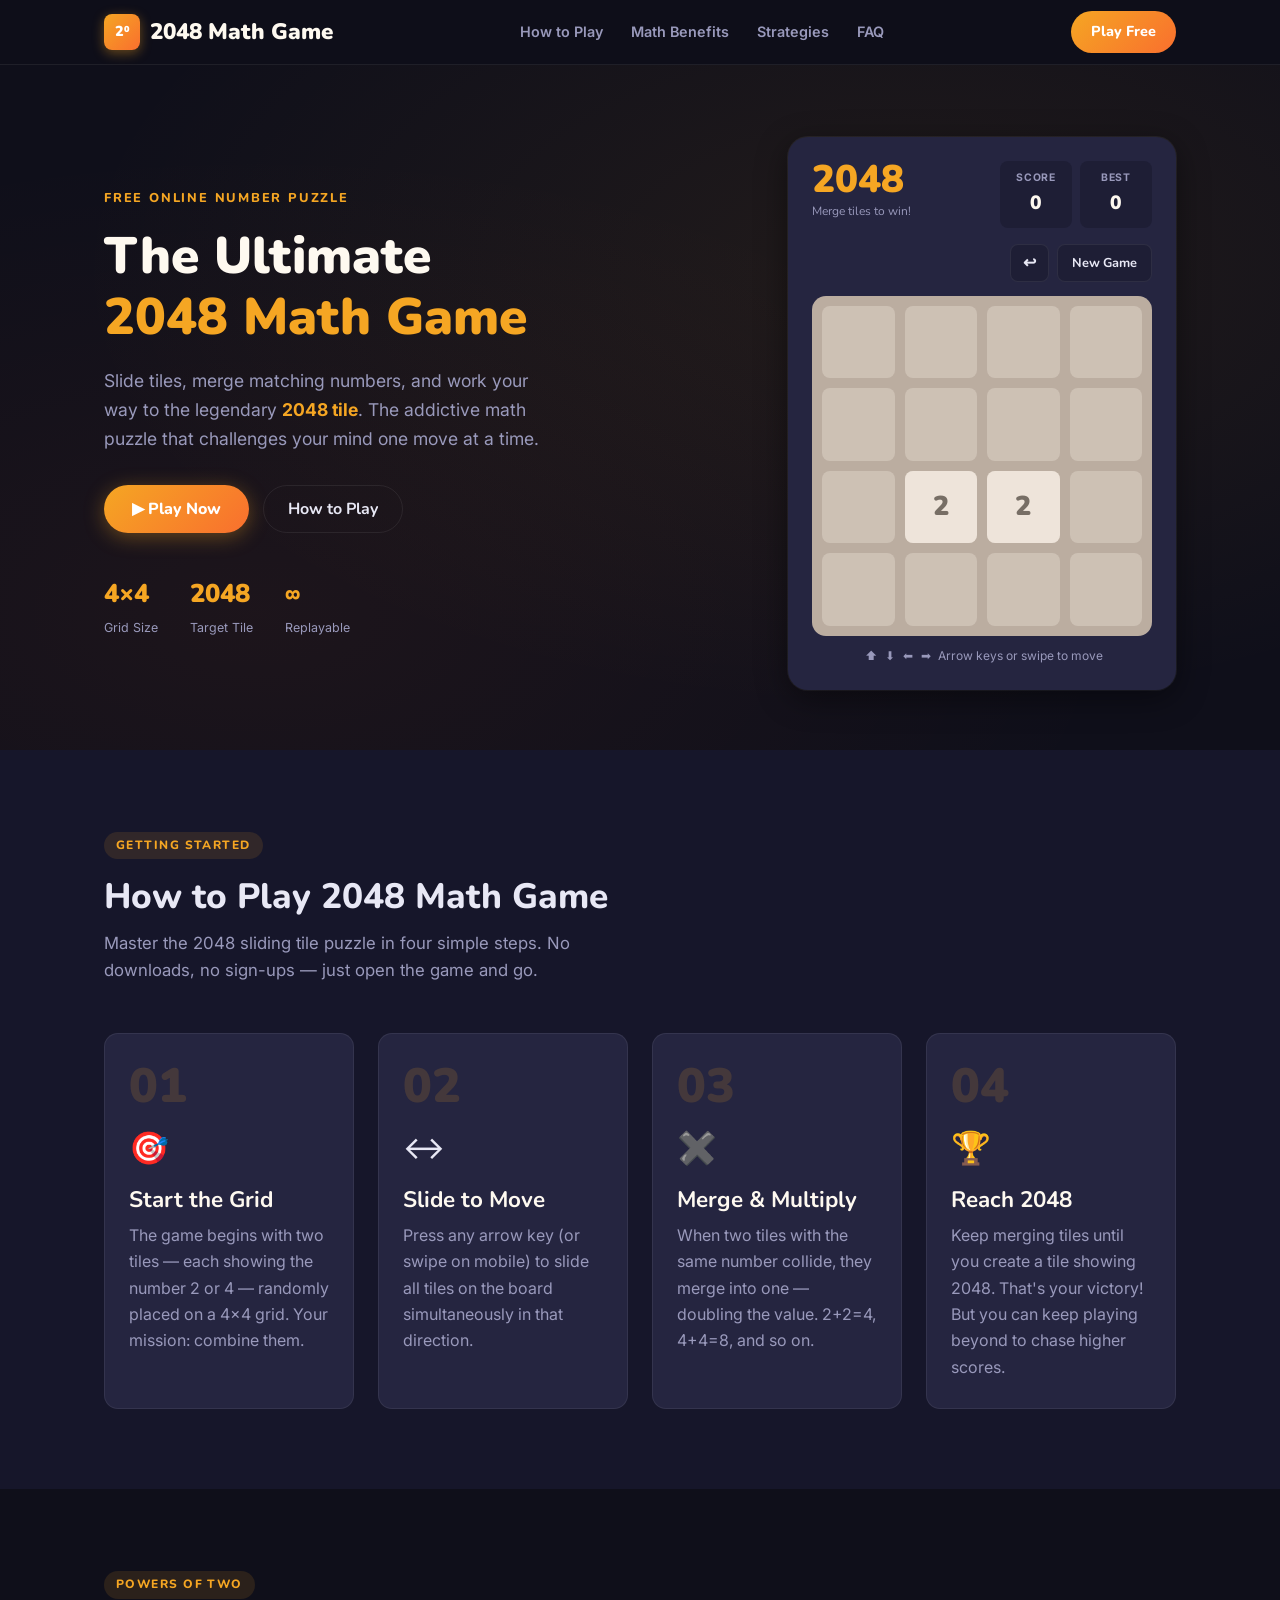
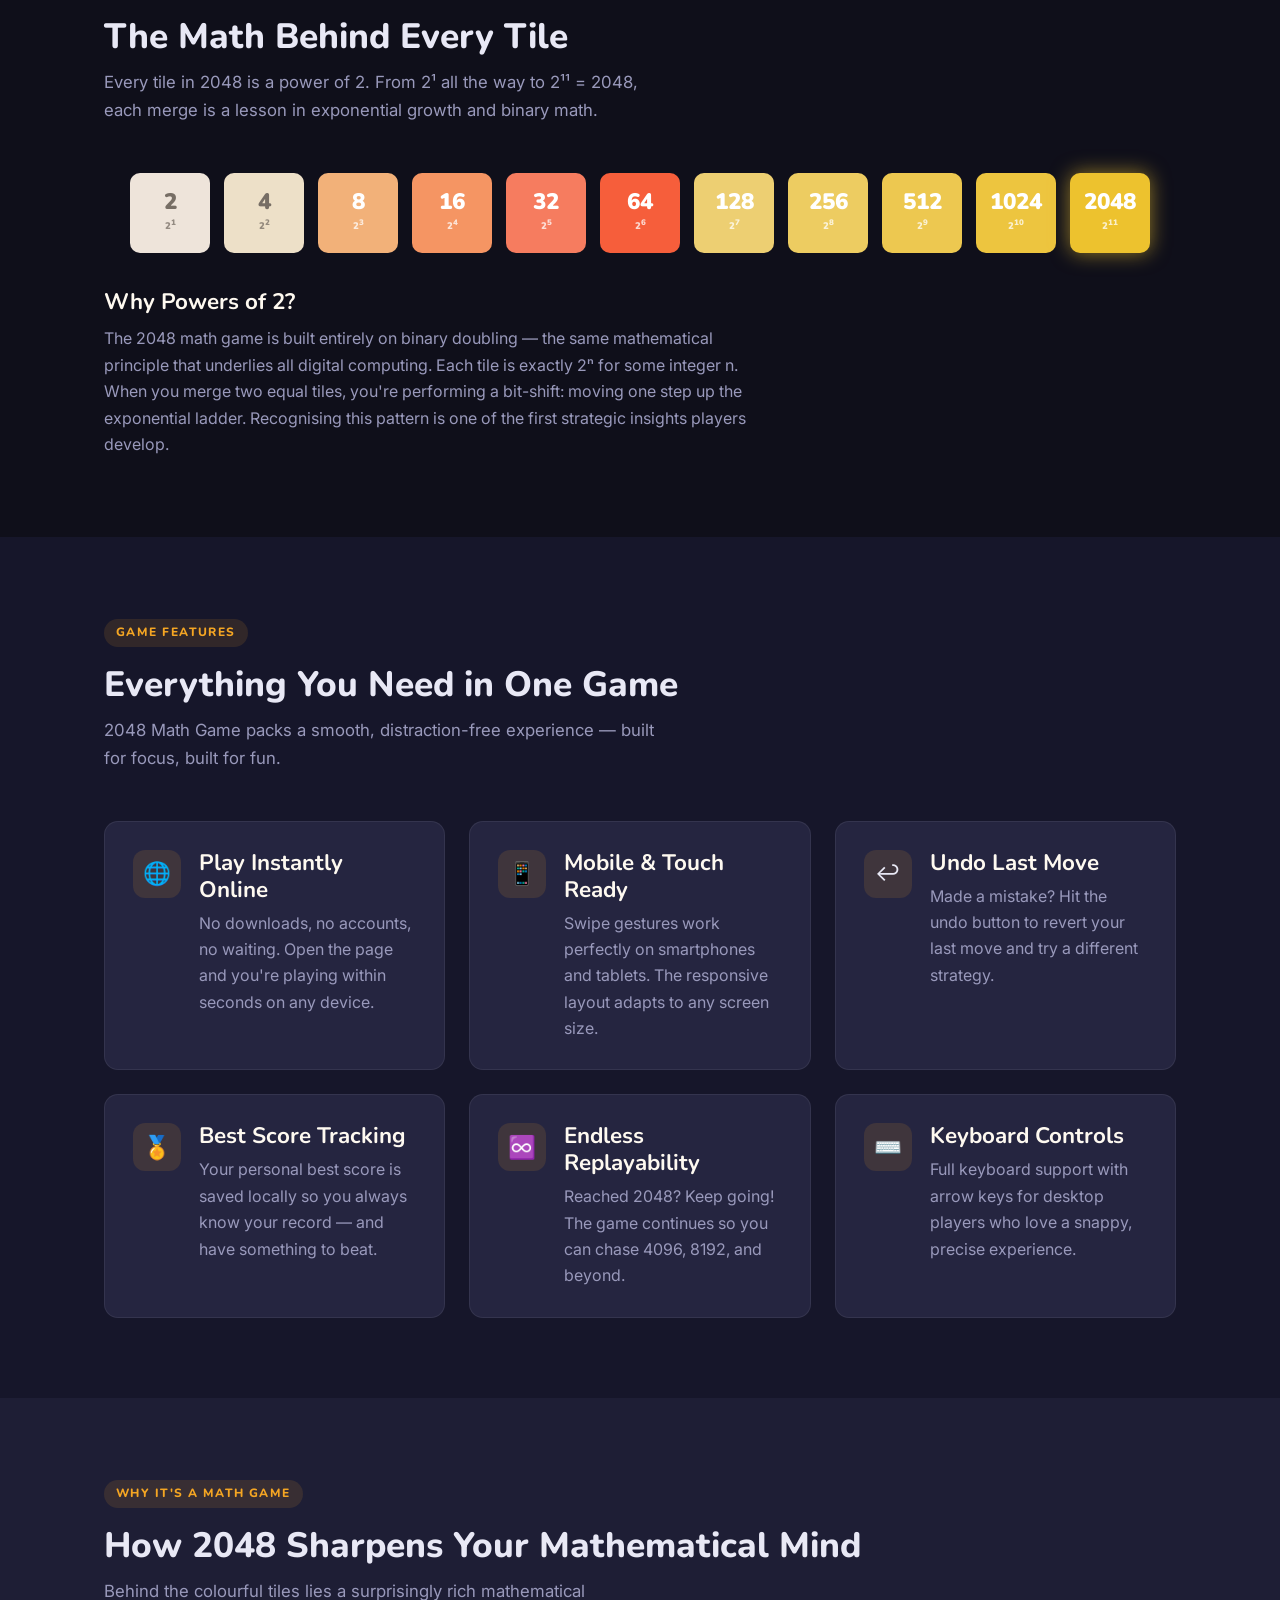
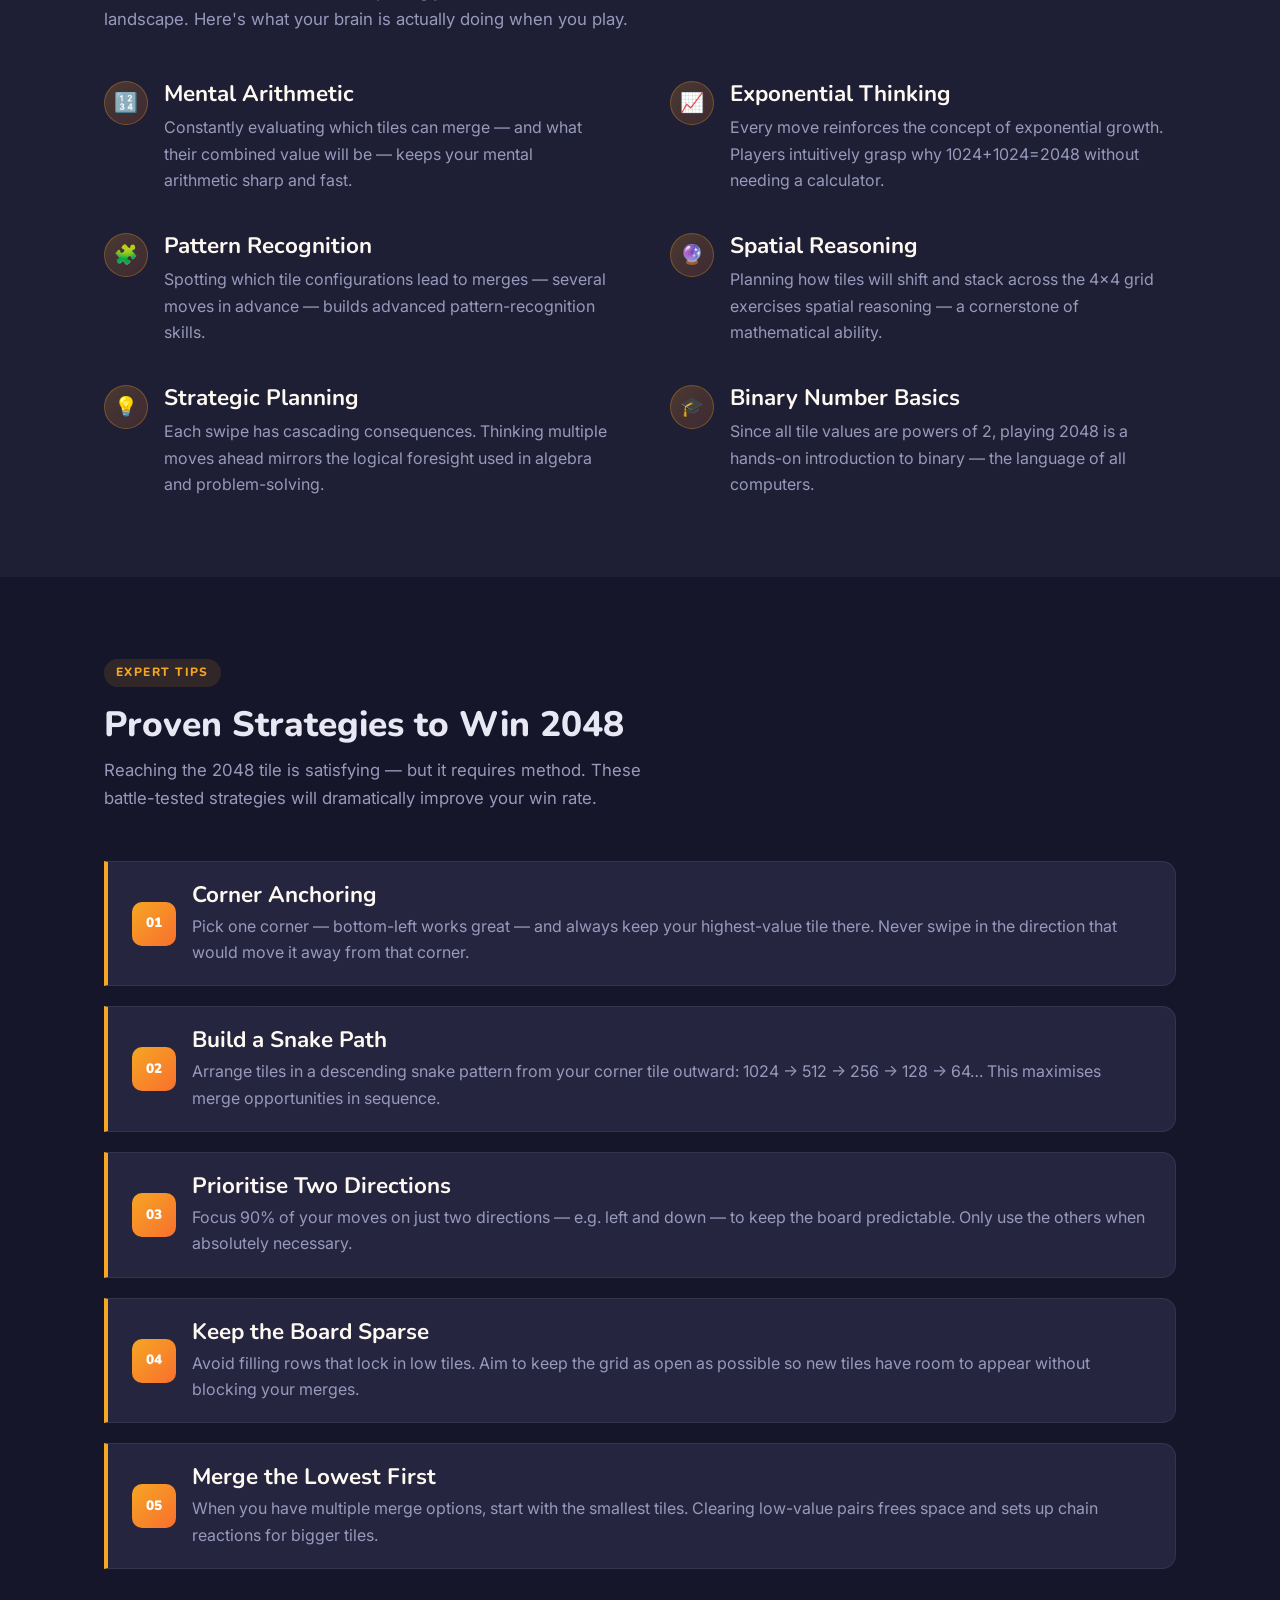
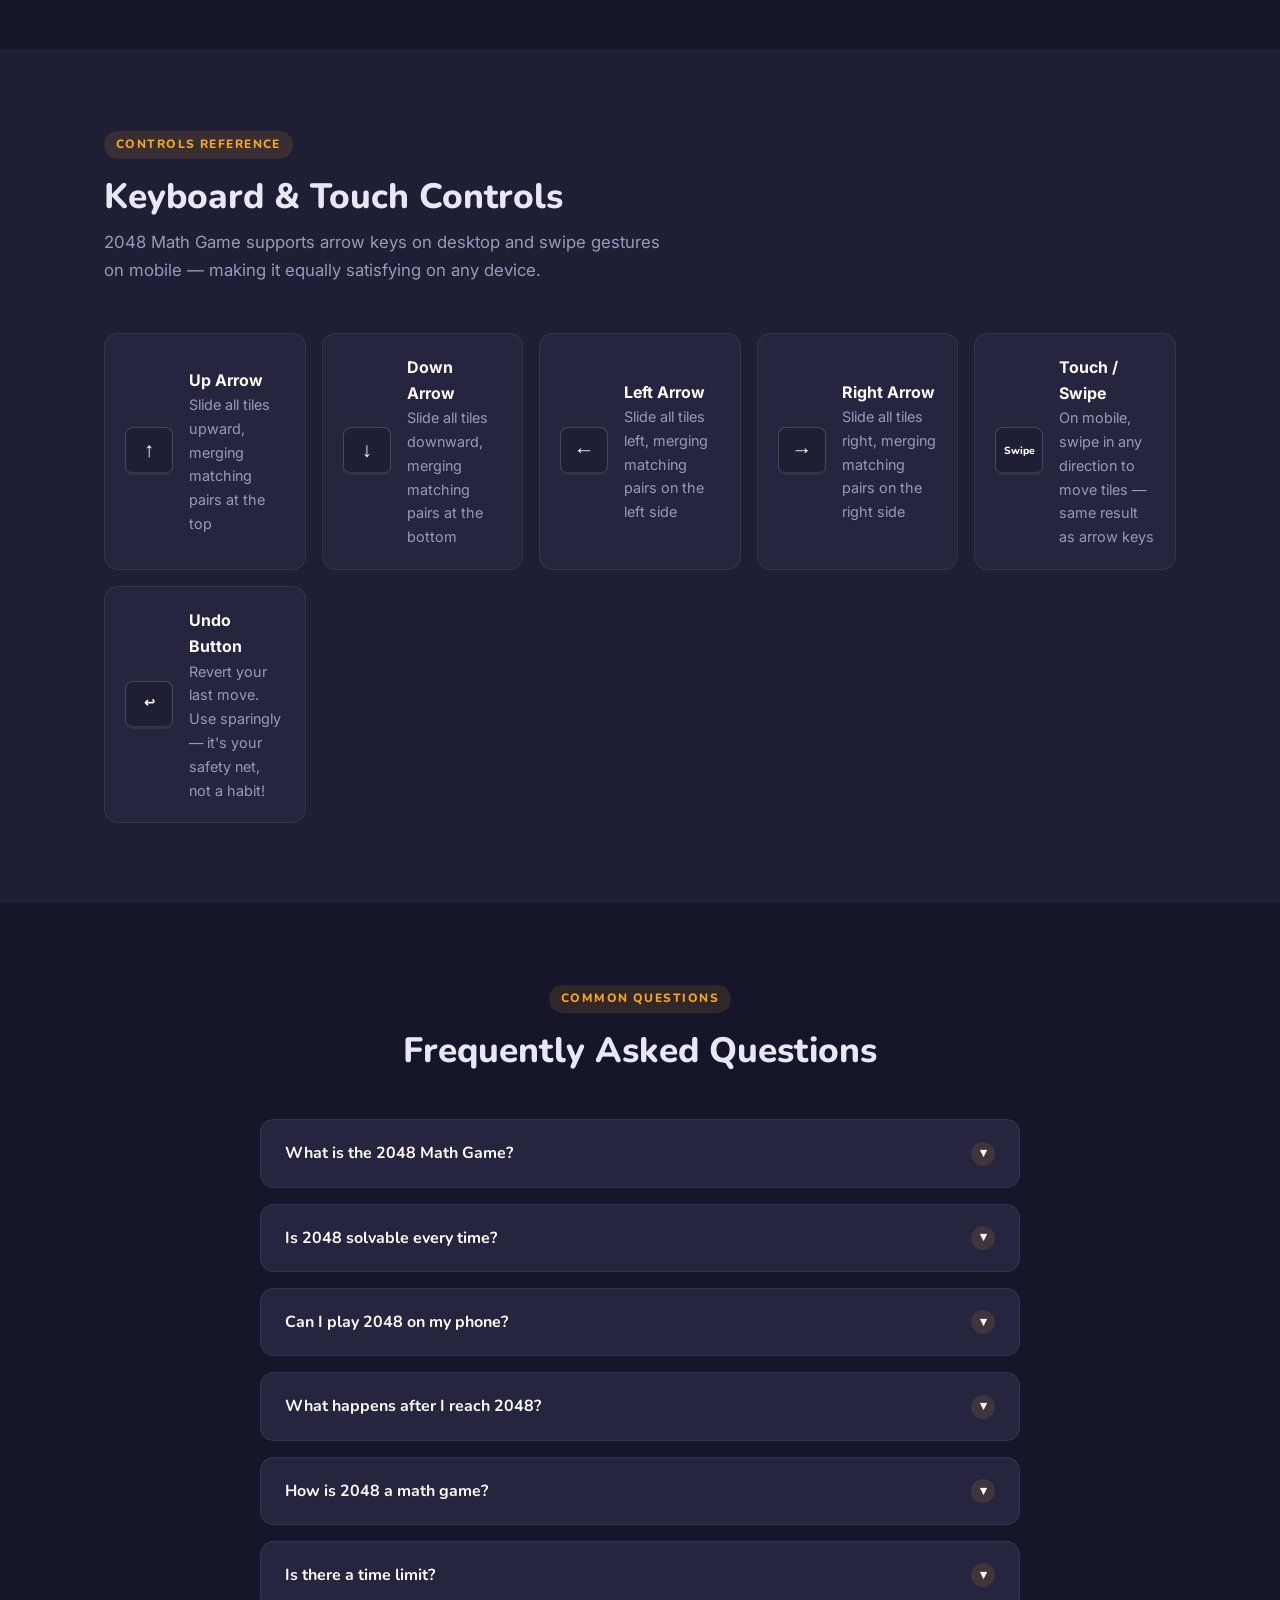
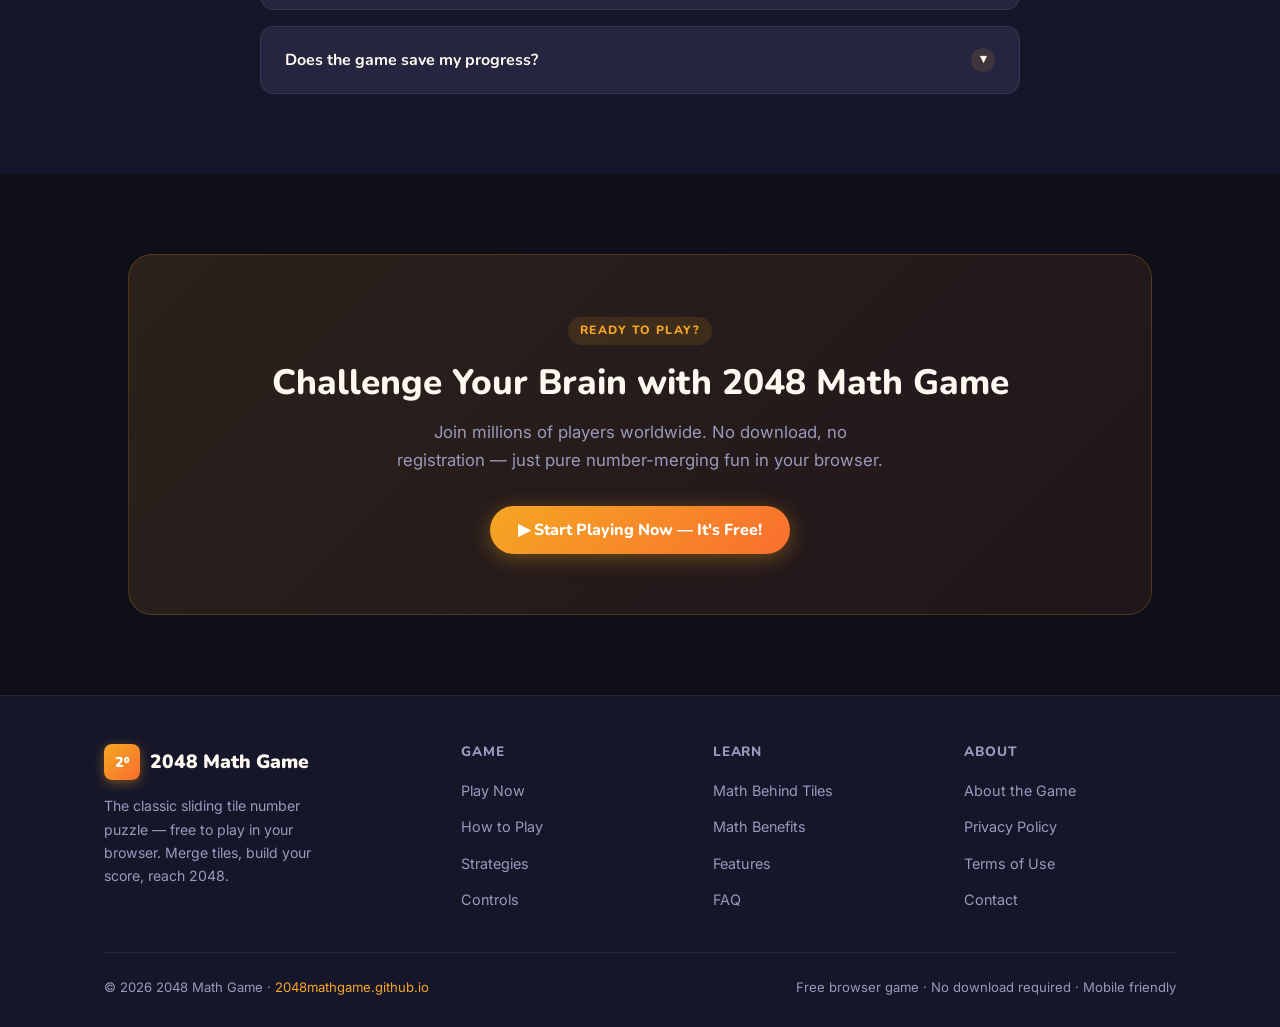
==== commit 4cd68ebc: "Update index.html" ====
--- a/index.html
+++ b/index.html
@@ -1083,91 +1083,14 @@
 
 <!-- ═══════════════════════════════ FOOTER ═══════════════════════════════ -->
 <footer id="site-footer" role="contentinfo"></footer>
+  <script src="js/header.js"></script>
+  <script src="js/footer.js"></script>  
 
 <!-- ─── HEADER COMPONENT ─────────────────────────────────────────────── -->
-<script>
-(function renderHeader() {
-  const nav = [
-    { label: 'How to Play', href: '#how-to-play' },
-    { label: 'Math Benefits', href: '#math-benefits' },
-    { label: 'Strategies', href: '#strategies' },
-    { label: 'FAQ', href: '#faq' },
-  ];
-  const links = nav.map(n =>
-    `<a href="${n.href}">${n.label}</a>`
-  ).join('');
-
-  document.getElementById('site-header').innerHTML = `
-    <div class="container">
-      <nav class="header-inner" aria-label="Main navigation">
-        <a class="logo" href="/" aria-label="2048 Math Game Home">
-          <div class="logo-tile" aria-hidden="true">2⁰</div>
-          <span>2048 Math Game</span>
-        </a>
-        <div class="nav-links" id="nav-links" role="list">${links}</div>
-        <a class="btn-play-now" href="#game-anchor" onclick="scrollToGame()">Play Free</a>
-        <button class="nav-toggle" id="nav-toggle" aria-label="Toggle menu" aria-expanded="false">
-          <span></span><span></span><span></span>
-        </button>
-      </nav>
-    </div>`;
-
-  document.getElementById('nav-toggle').addEventListener('click', function() {
-    const nl = document.getElementById('nav-links');
-    const open = nl.classList.toggle('open');
-    this.setAttribute('aria-expanded', open);
-  });
-})();
-</script>
+
 
 <!-- ─── FOOTER COMPONENT ──────────────────────────────────────────────── -->
-<script>
-(function renderFooter() {
-  document.getElementById('site-footer').innerHTML = `
-    <div class="container">
-      <div class="footer-inner">
-        <div class="footer-brand">
-          <a class="logo" href="/" aria-label="2048 Math Game Home">
-            <div class="logo-tile" aria-hidden="true">2⁰</div>
-            <span>2048 Math Game</span>
-          </a>
-          <p>The classic sliding tile number puzzle — free to play in your browser. Merge tiles, build your score, reach 2048.</p>
-        </div>
-        <div class="footer-col">
-          <h4>Game</h4>
-          <ul>
-            <li><a href="#hero">Play Now</a></li>
-            <li><a href="#how-to-play">How to Play</a></li>
-            <li><a href="#strategies">Strategies</a></li>
-            <li><a href="#controls">Controls</a></li>
-          </ul>
-        </div>
-        <div class="footer-col">
-          <h4>Learn</h4>
-          <ul>
-            <li><a href="#tile-values">Math Behind Tiles</a></li>
-            <li><a href="#math-benefits">Math Benefits</a></li>
-            <li><a href="#features">Features</a></li>
-            <li><a href="#faq">FAQ</a></li>
-          </ul>
-        </div>
-        <div class="footer-col">
-          <h4>About</h4>
-          <ul>
-            <li><a href="#">About the Game</a></li>
-            <li><a href="#">Privacy Policy</a></li>
-            <li><a href="#">Terms of Use</a></li>
-            <li><a href="#">Contact</a></li>
-          </ul>
-        </div>
-      </div>
-      <div class="footer-bottom">
-        <span>© ${new Date().getFullYear()} 2048 Math Game · <a href="https://2048mathgame.github.io/">2048mathgame.github.io</a></span>
-        <span>Free browser game · No download required · Mobile friendly</span>
-      </div>
-    </div>`;
-})();
-</script>
+
 
 <!-- ─── GAME ENGINE ────────────────────────────────────────────────────── -->
 <script>
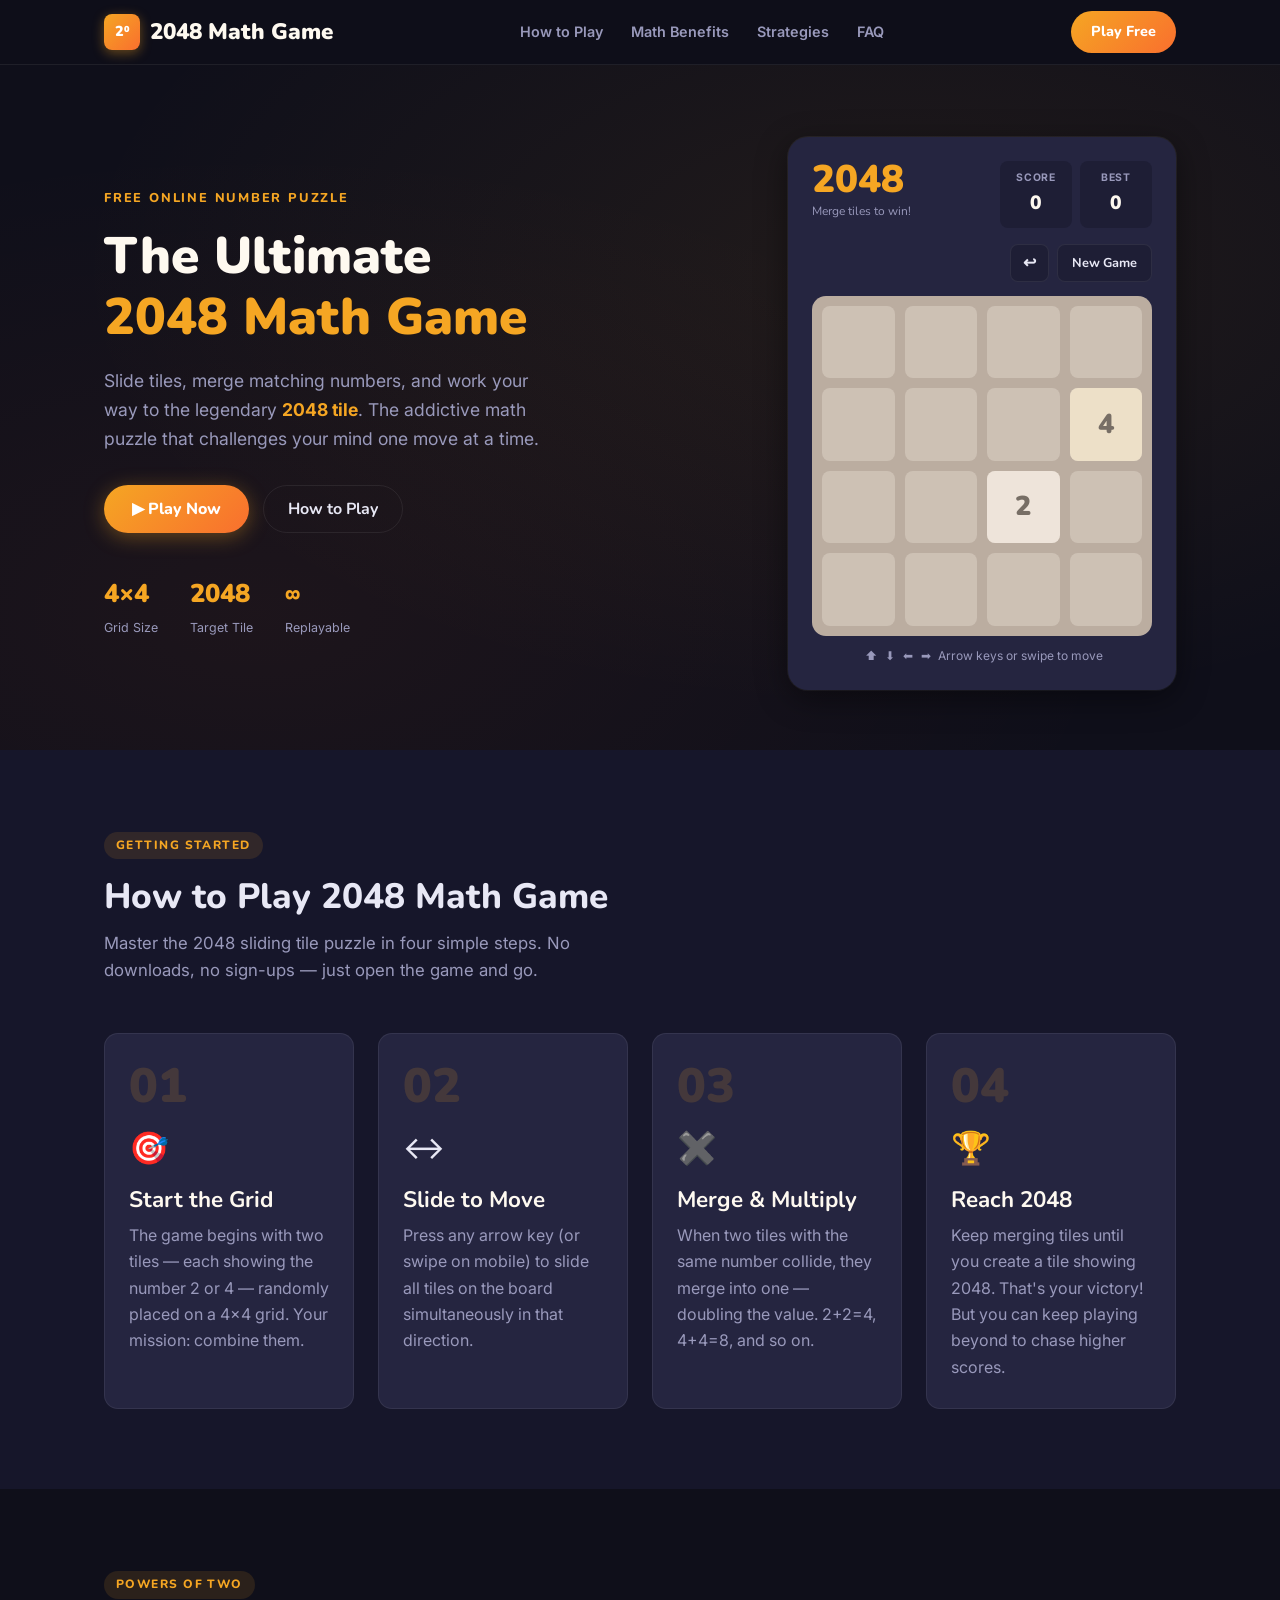
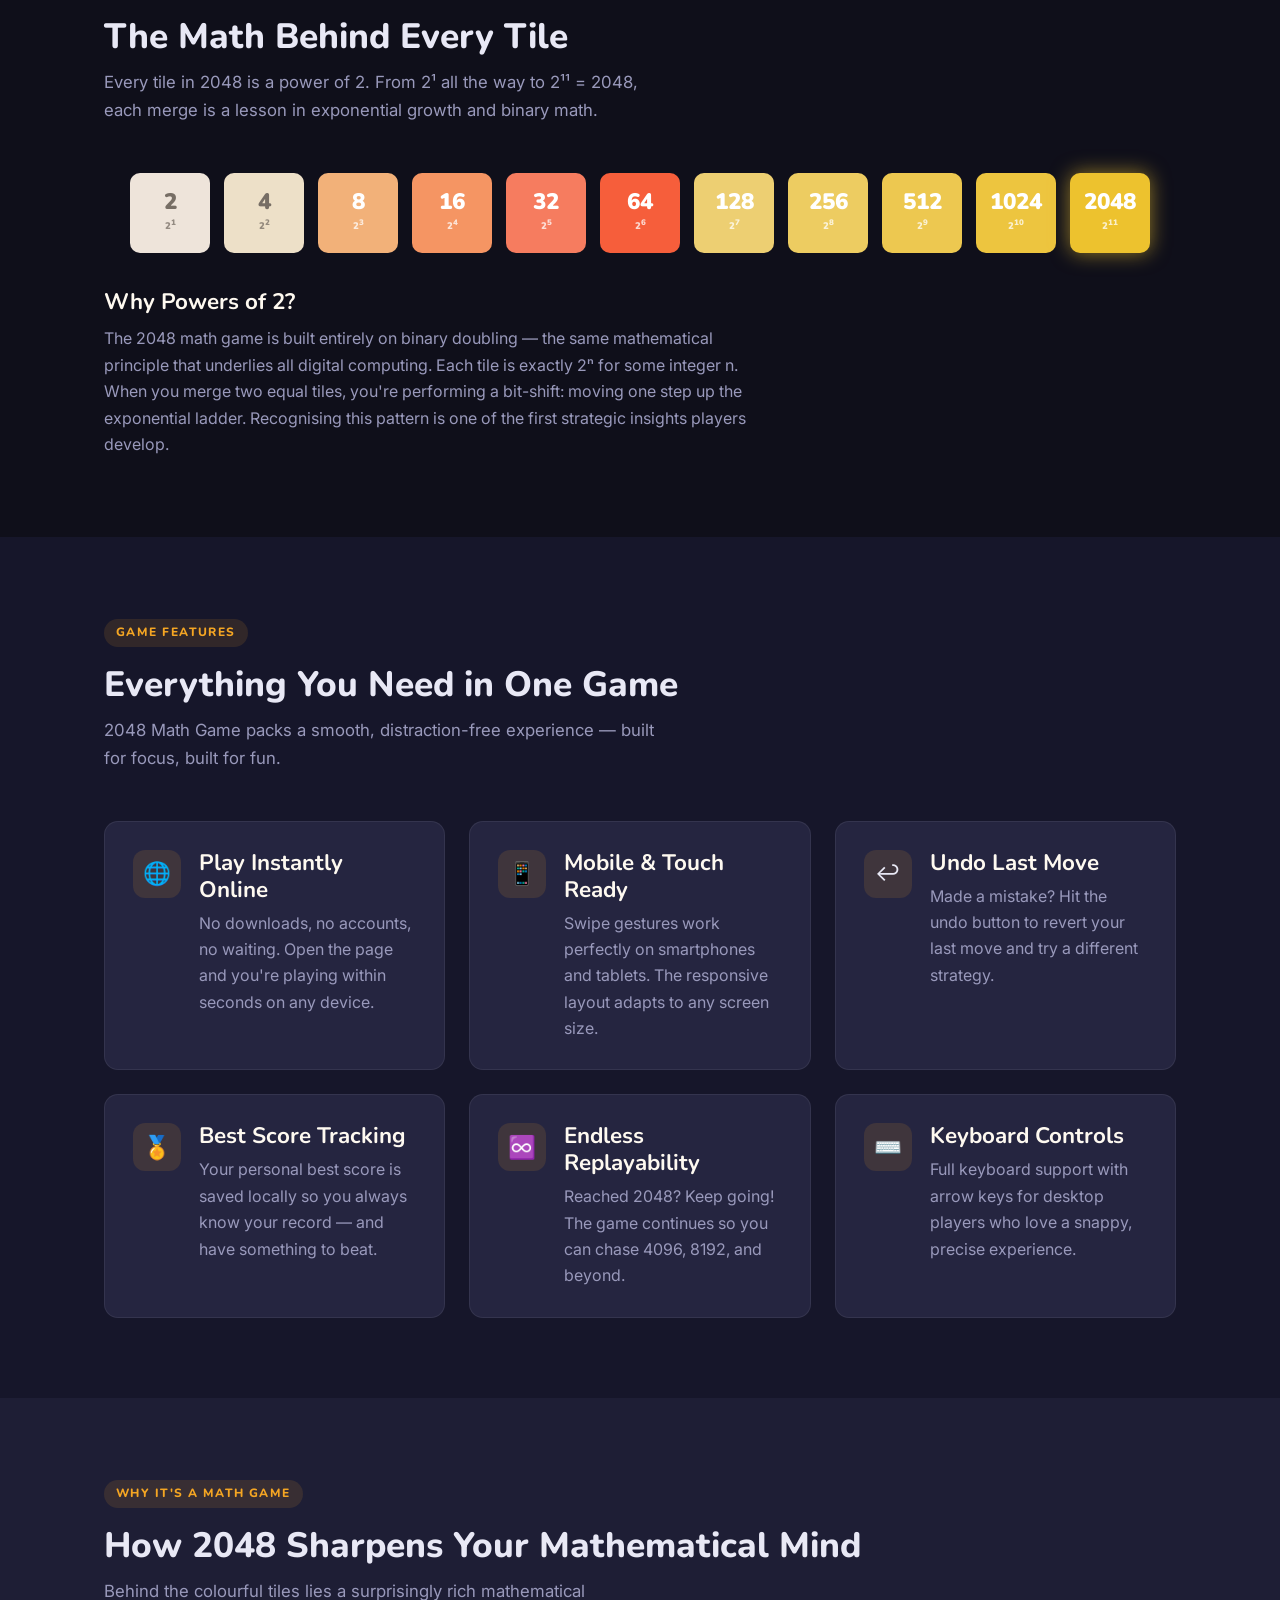
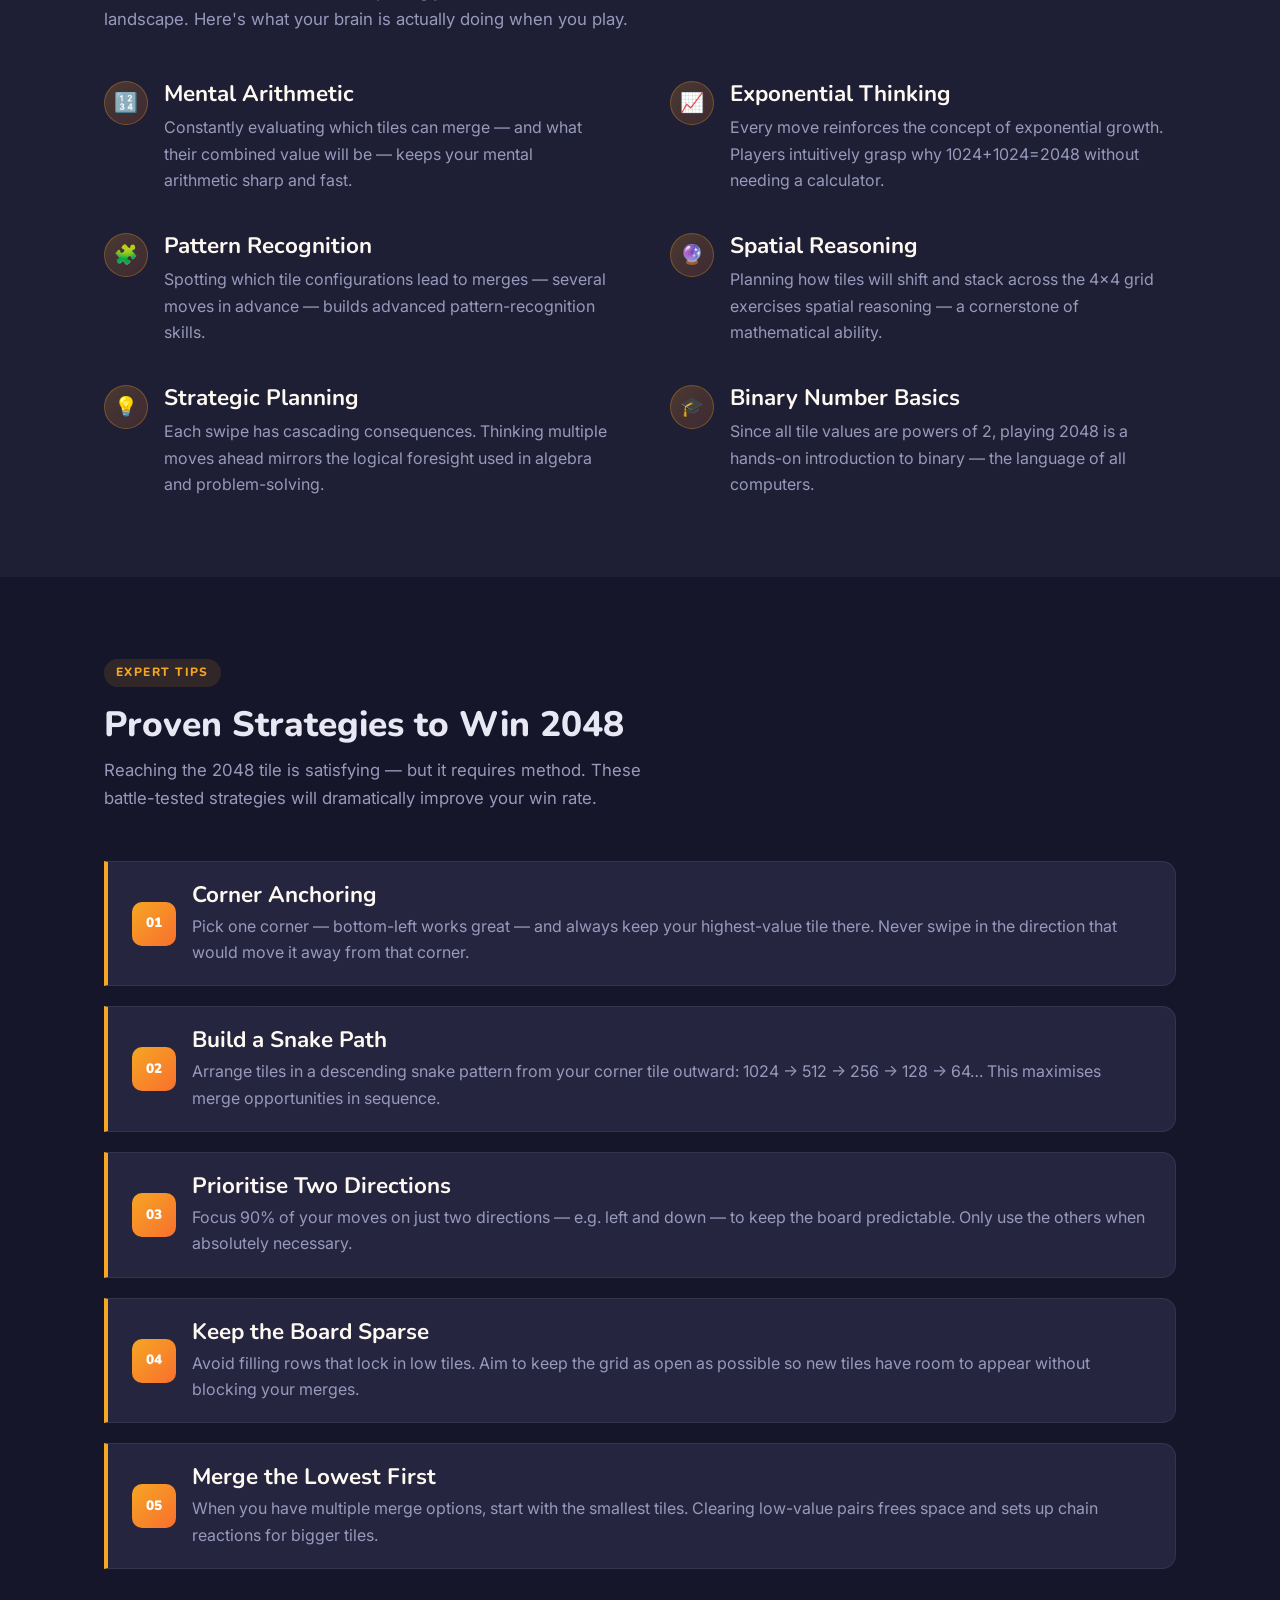
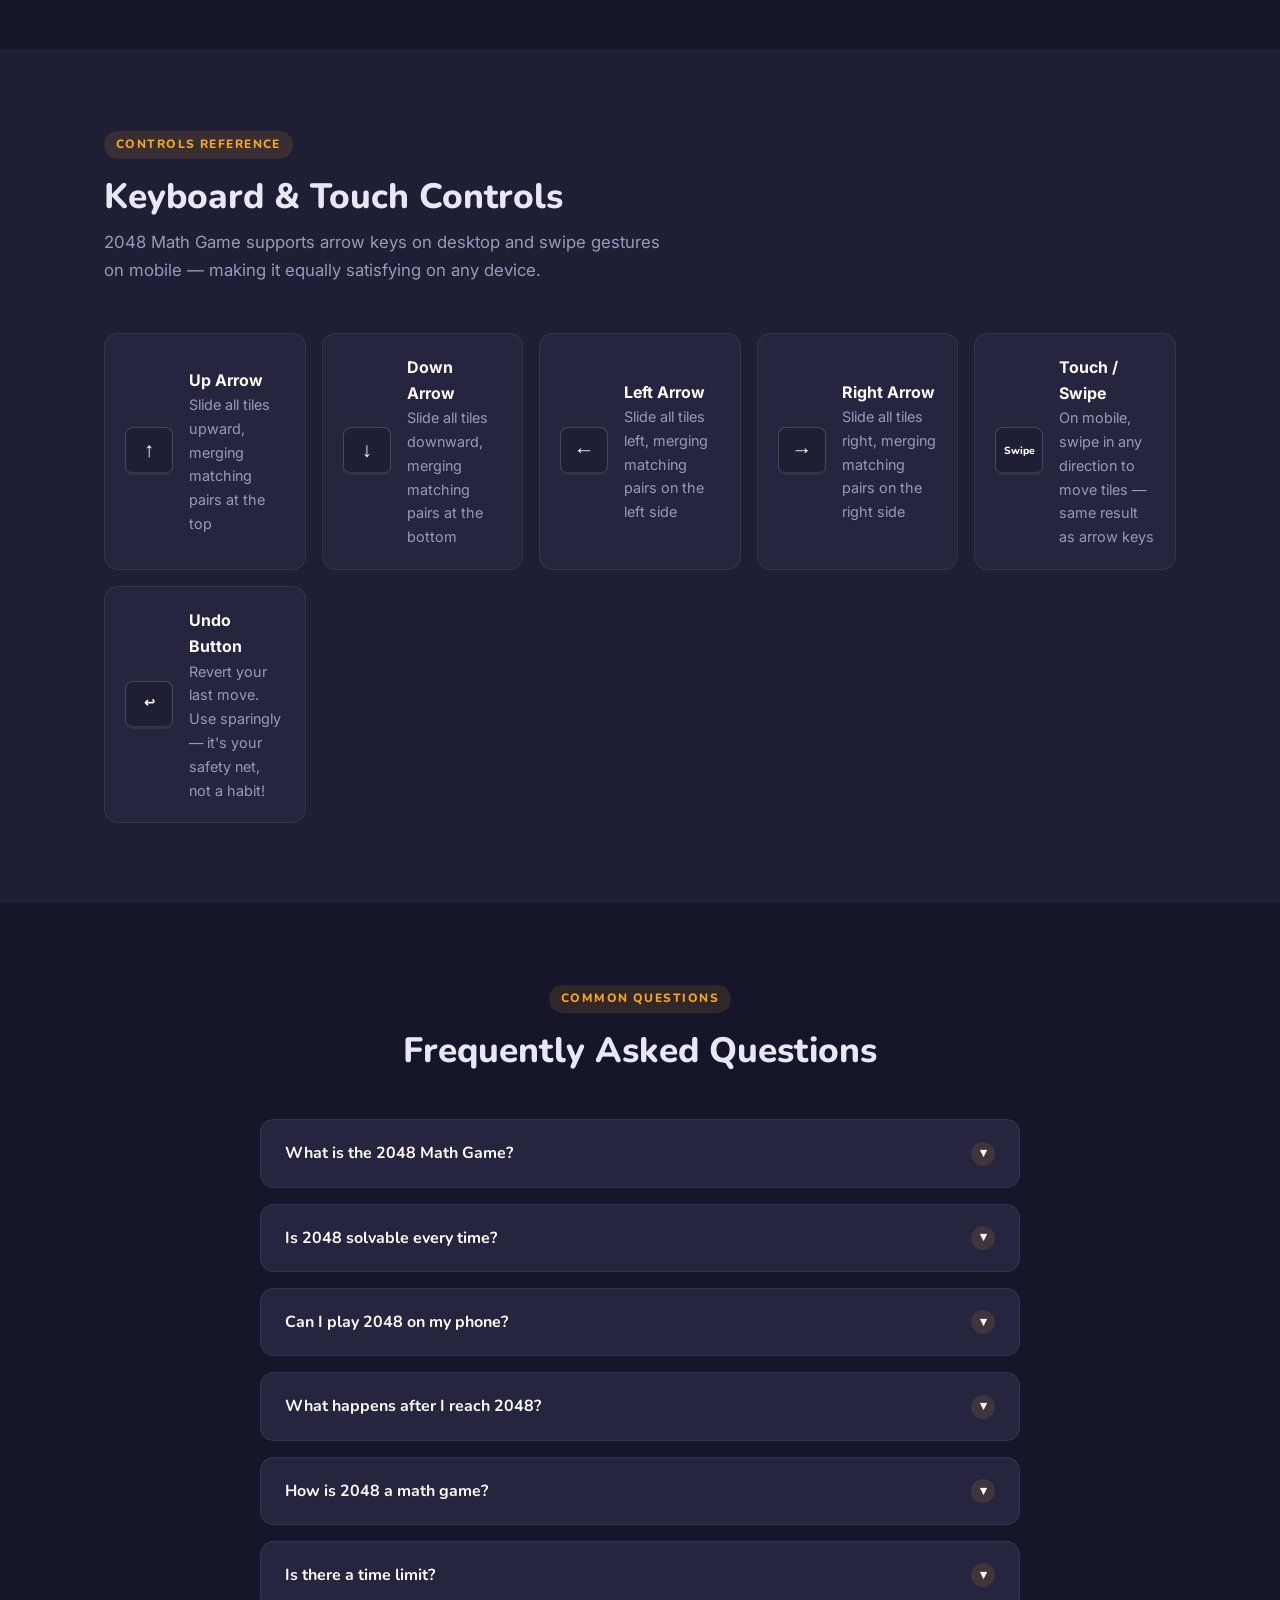
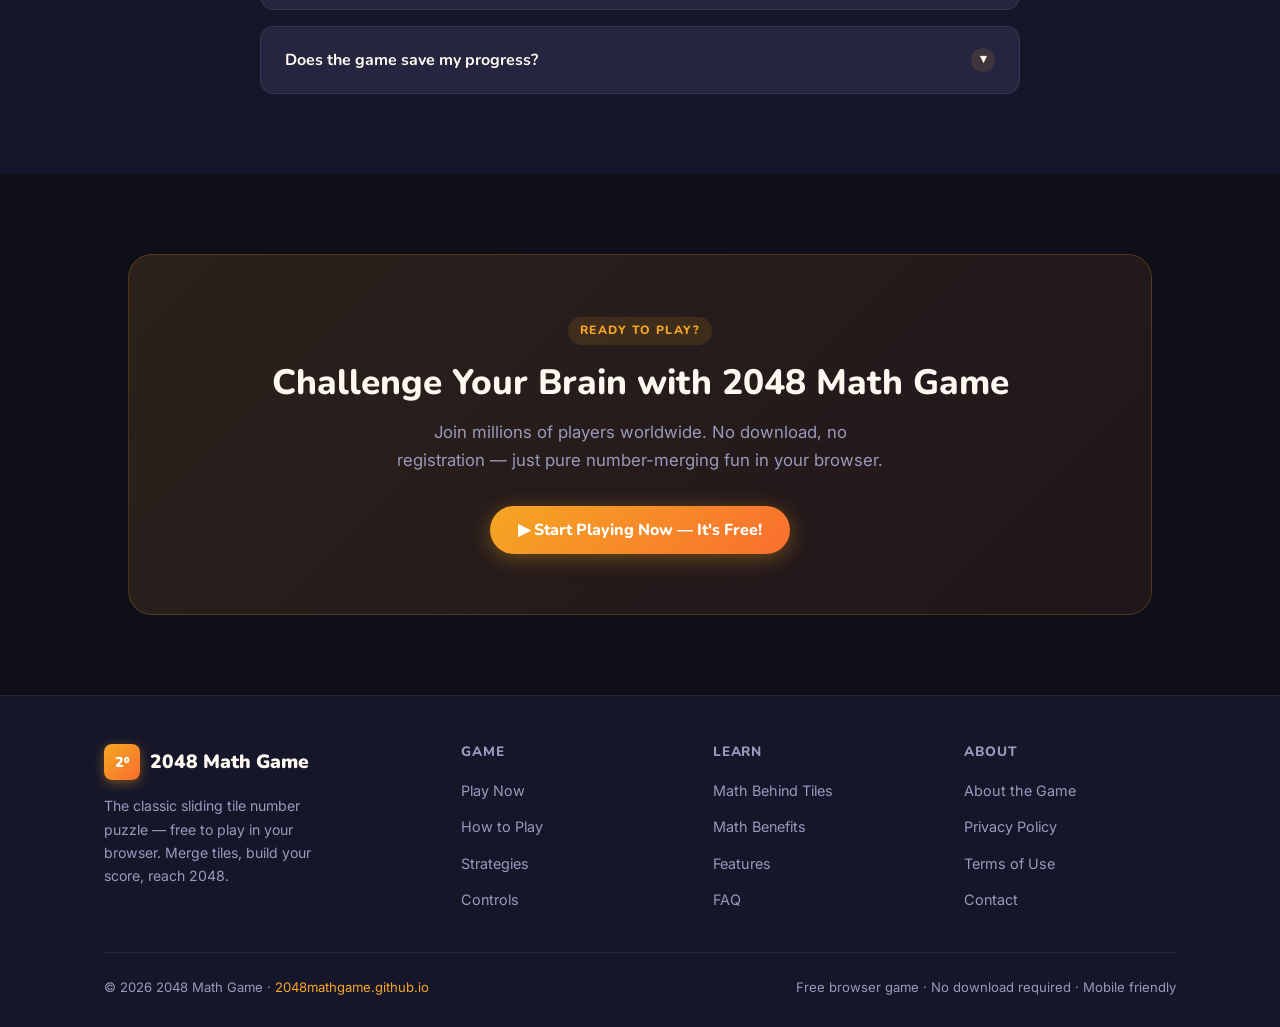
==== commit af123c01: "Update index.html" ====
--- a/index.html
+++ b/index.html
@@ -9,6 +9,7 @@
   <meta name="robots" content="index, follow" />
   <meta name="author" content="2048 Math Game" />
   <link rel="canonical" href="https://2048mathgame.github.io/" />
+  <link rel="icon" type="image/png" sizes="32x32" href="/favicon.png">
 
   <!-- Open Graph -->
   <meta property="og:title" content="2048 Math Game – Play Free Online" />
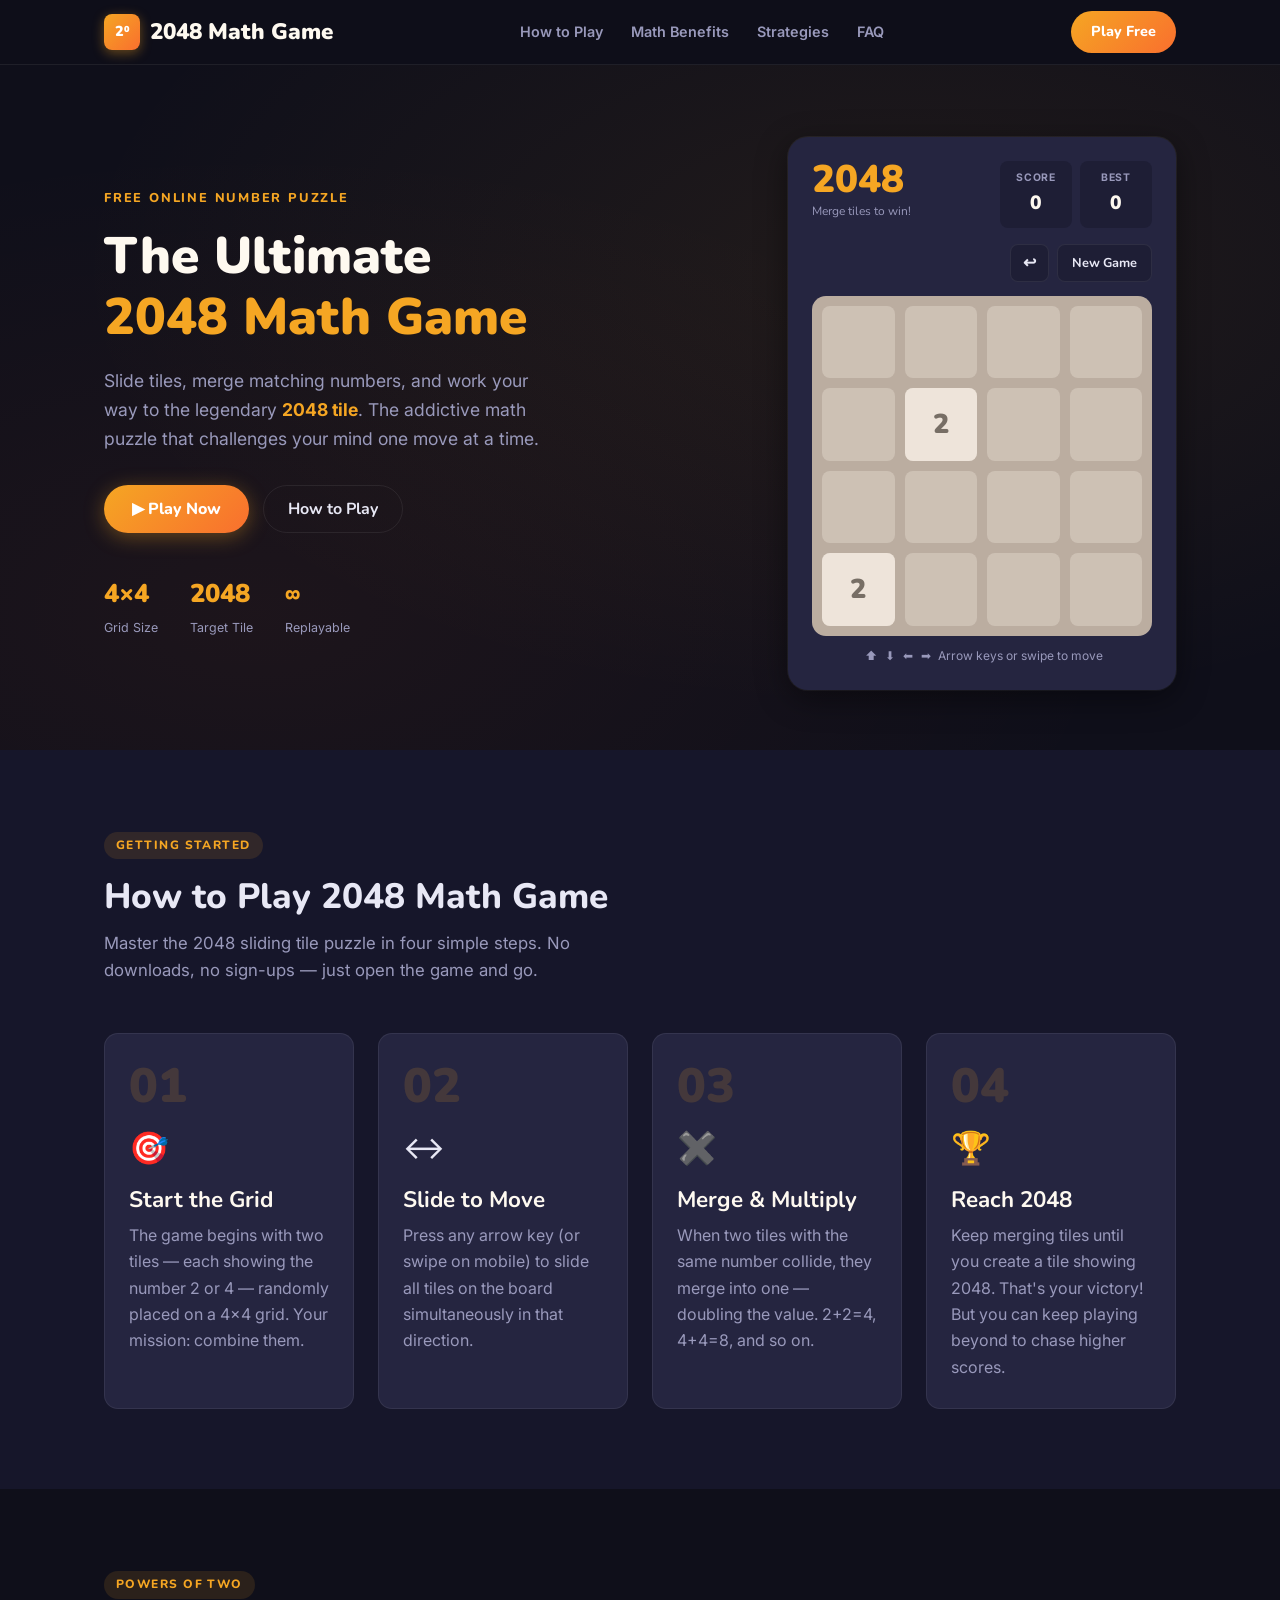
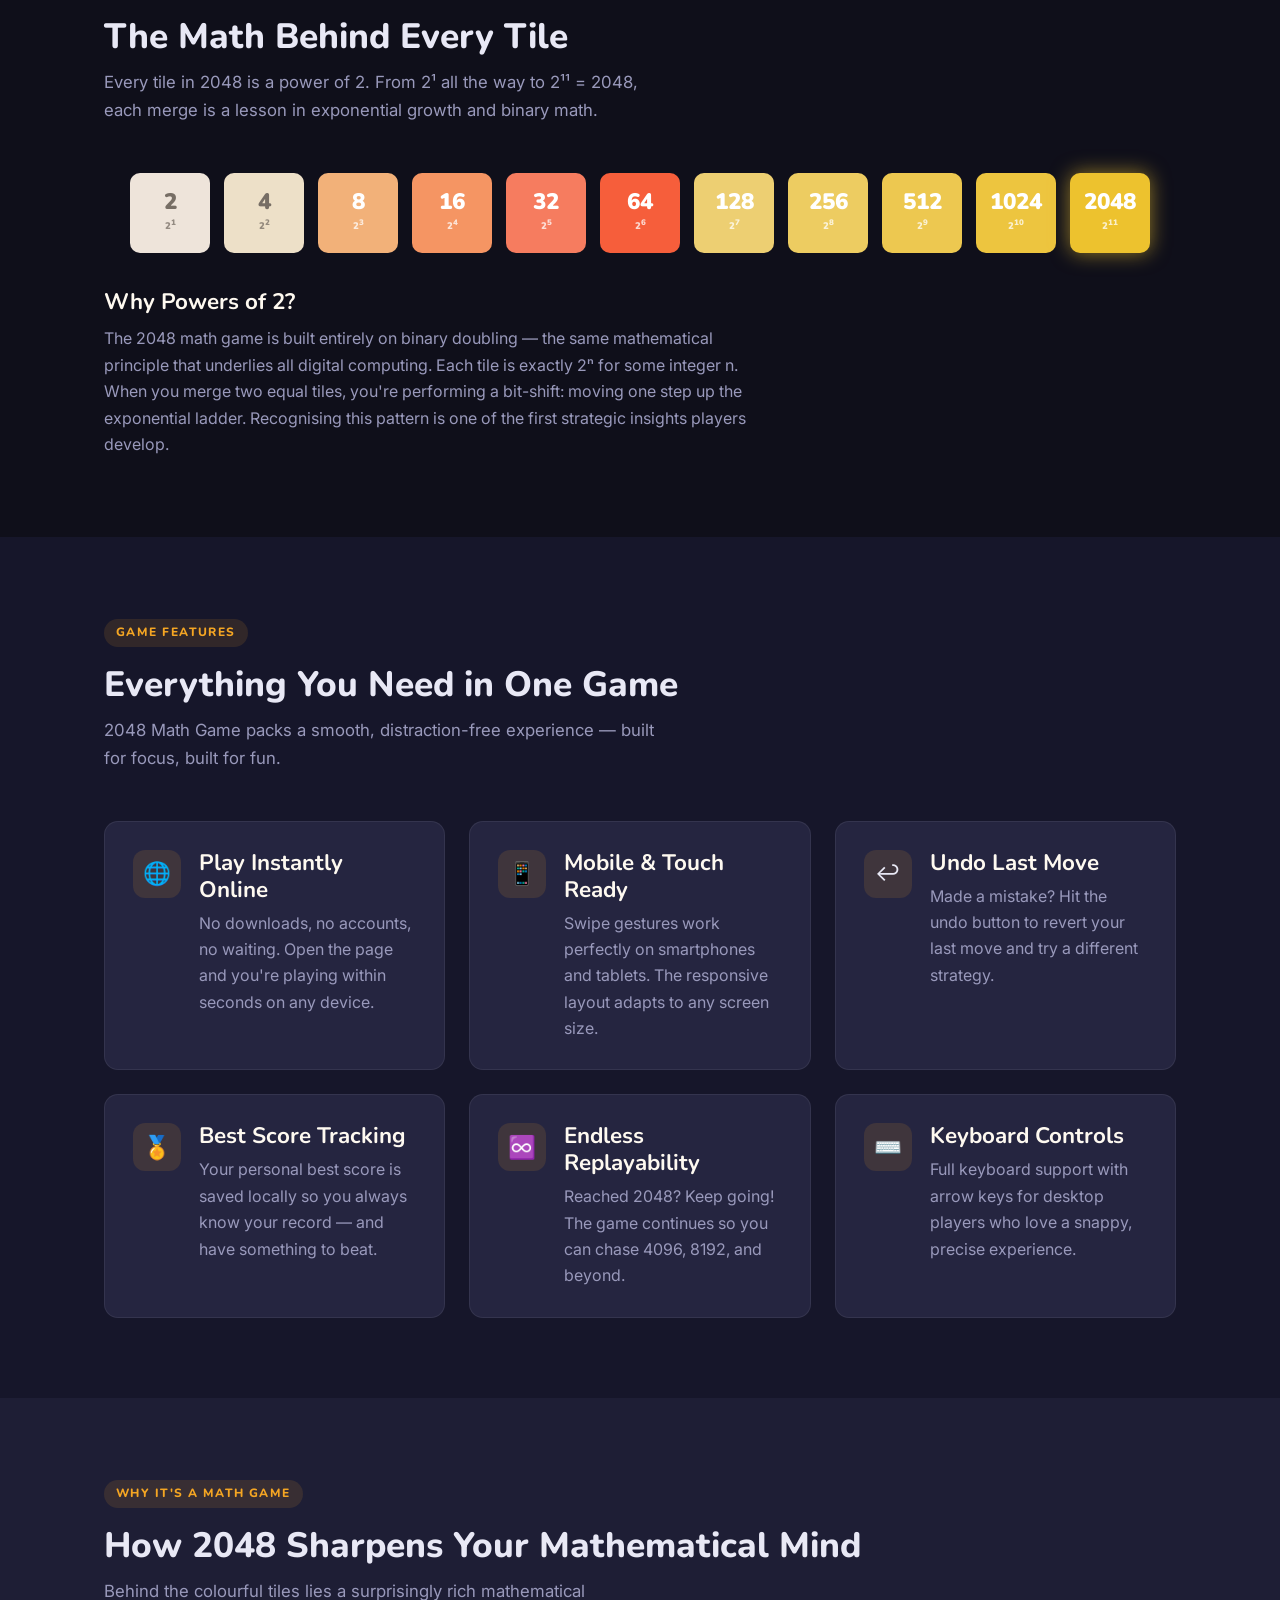
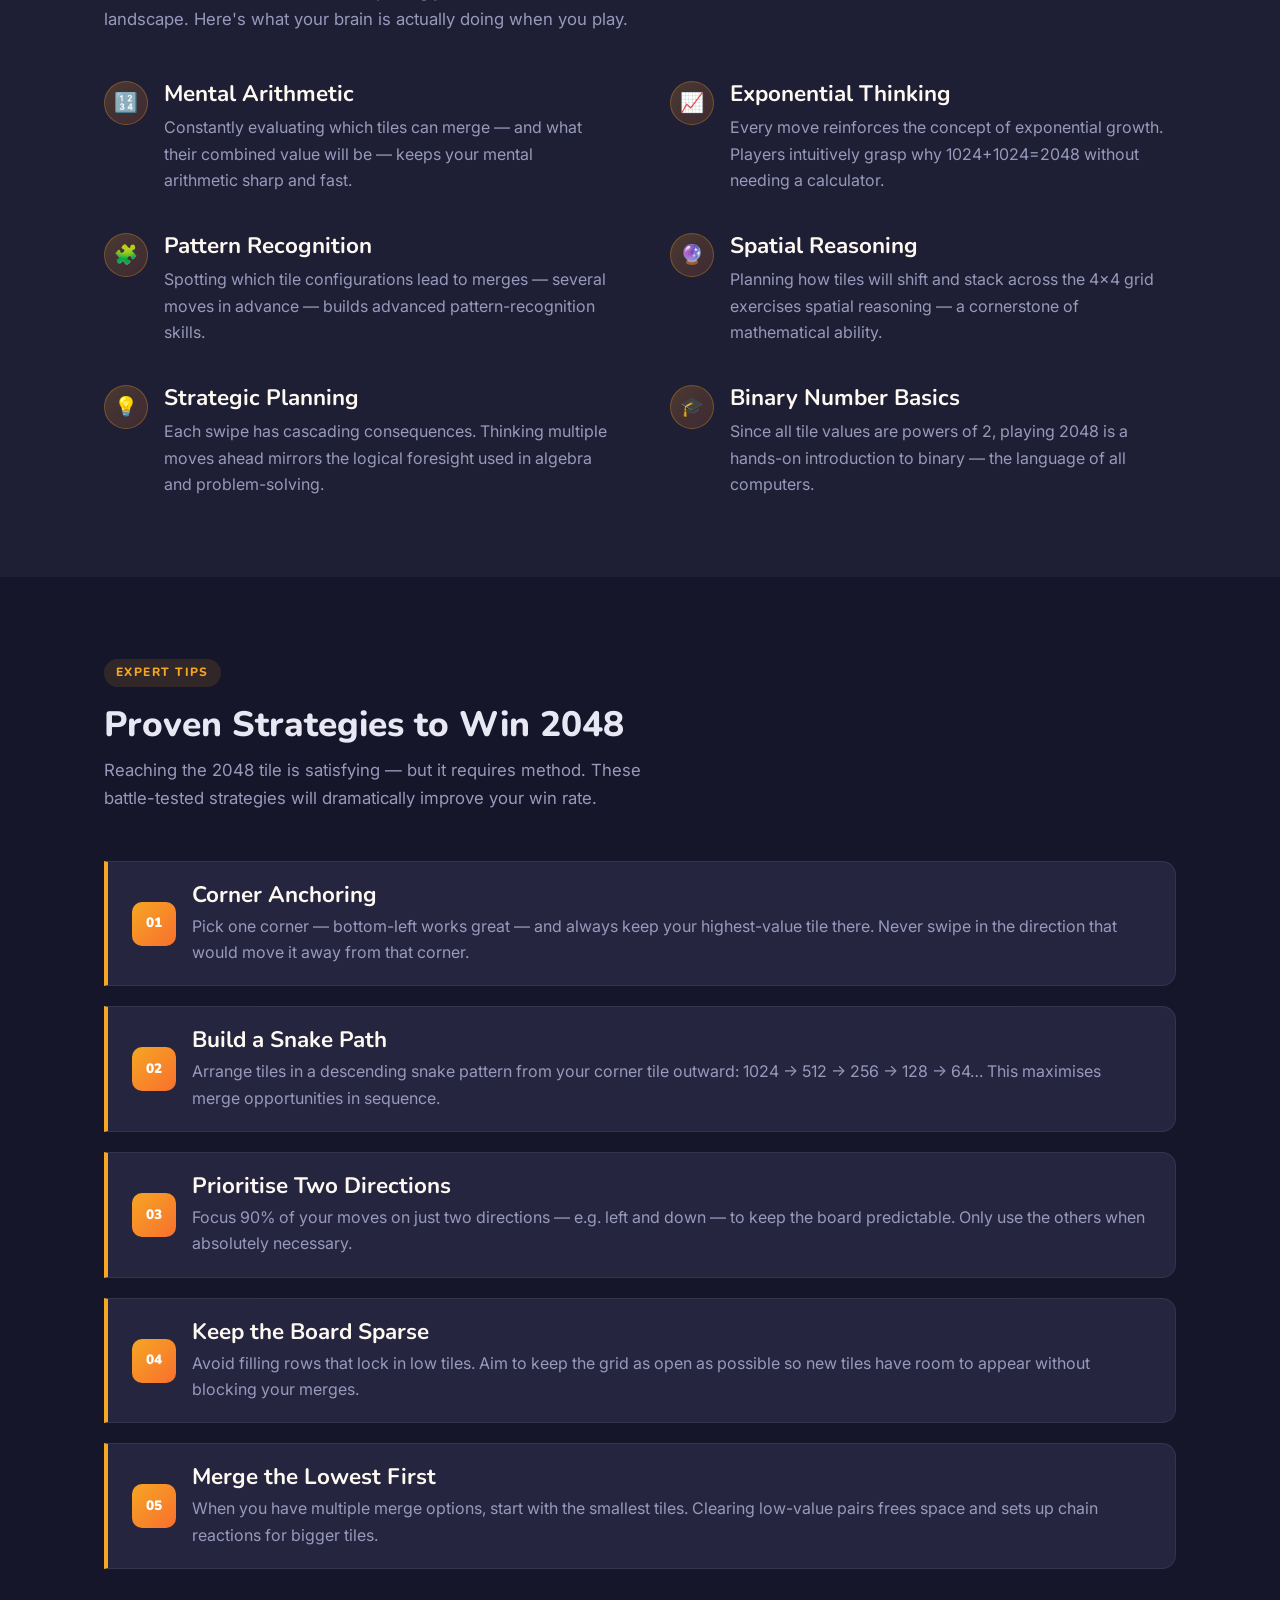
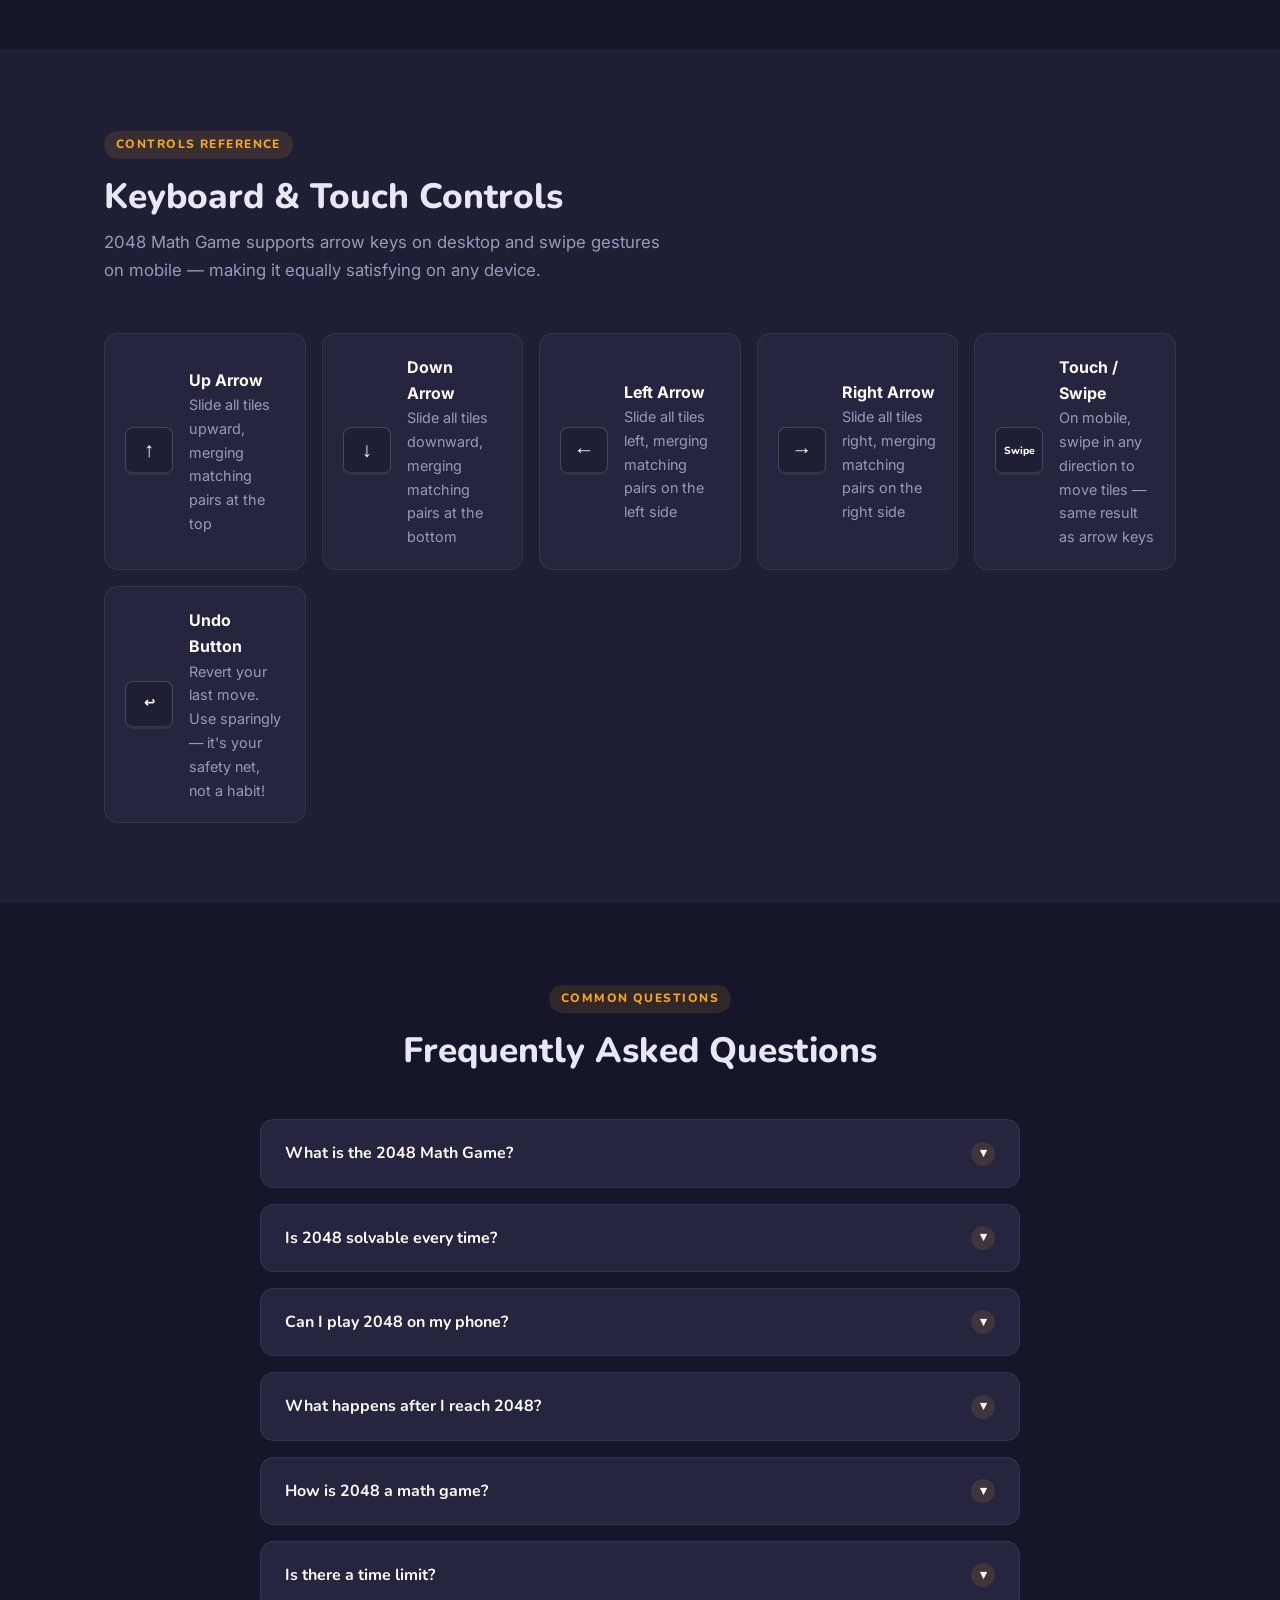
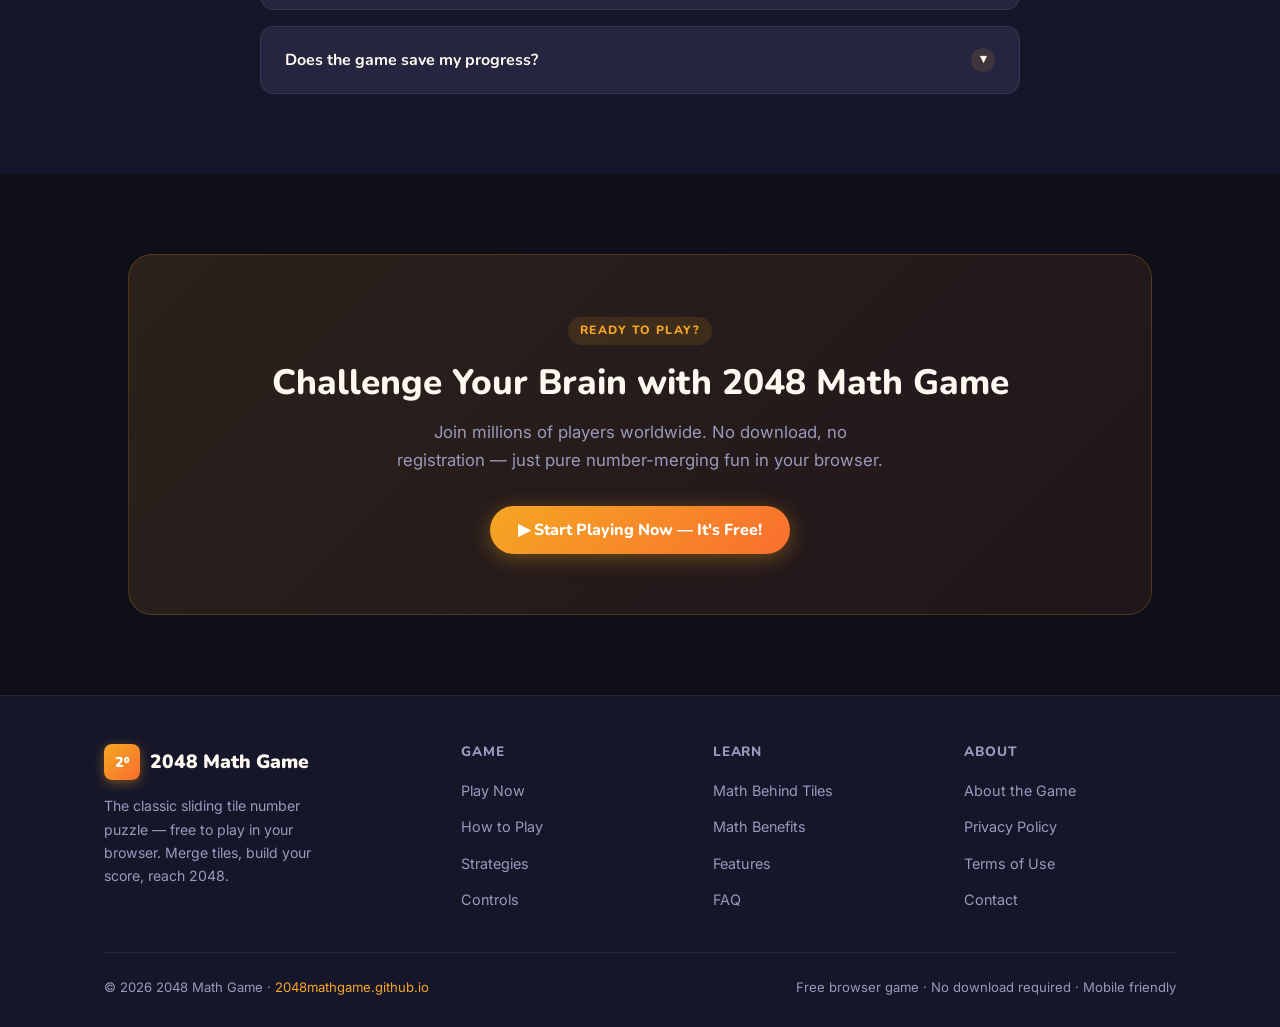
==== commit 13cee834: "Update index.html" ====
--- a/index.html
+++ b/index.html
@@ -3,7 +3,7 @@
 <head>
   <meta charset="UTF-8" />
   <meta name="viewport" content="width=device-width, initial-scale=1.0" />
-  <title>2048 Math Game – Play the Classic Sliding Tile Puzzle Online Free</title>
+  <title>2048 Math Game – Play the Classic Sliding Tile Puzzle Online Unblocked</title>
   <meta name="description" content="Play 2048 Math Game online free! Slide tiles, merge numbers, and reach the 2048 tile. The addictive number puzzle that sharpens math skills and logical thinking." />
   <meta name="keywords" content="2048 math game, 2048 game, number puzzle, sliding tile puzzle, math puzzle game, 2048 online, brain game, number merge game" />
   <meta name="robots" content="index, follow" />
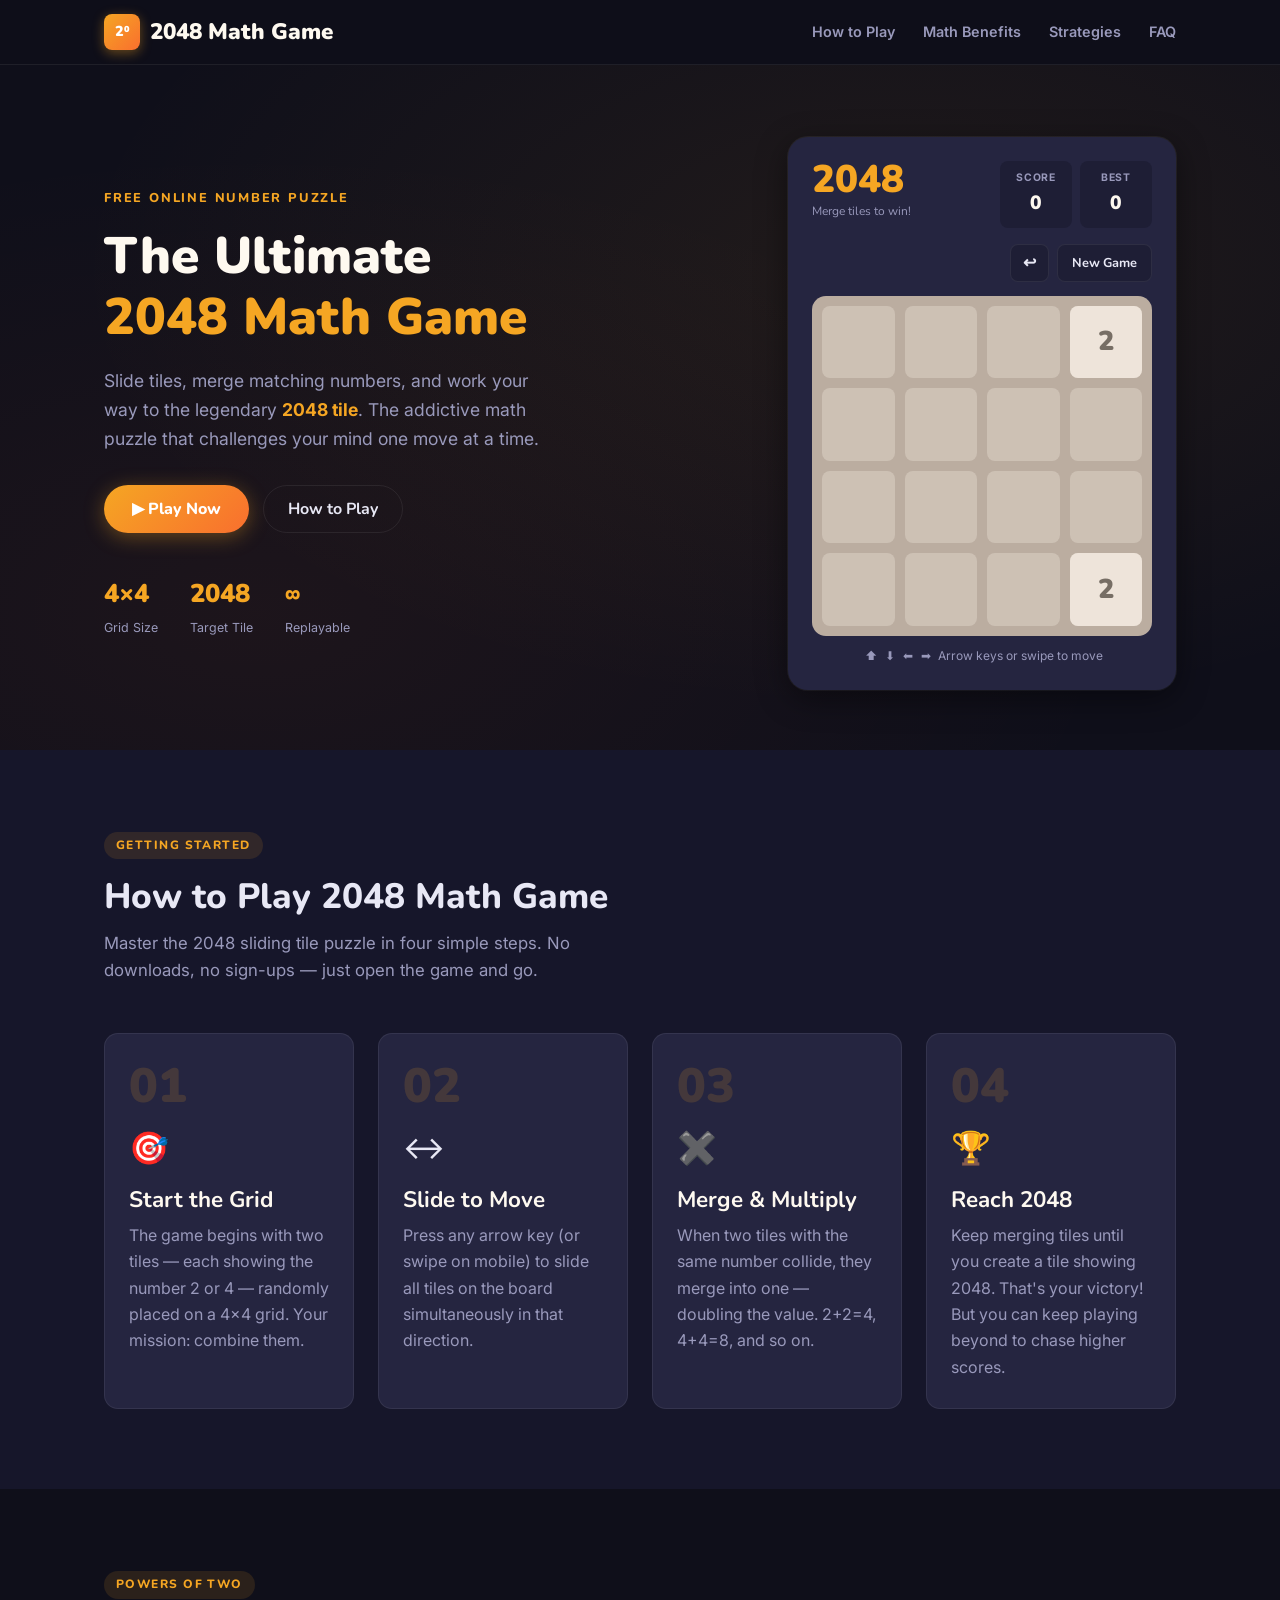
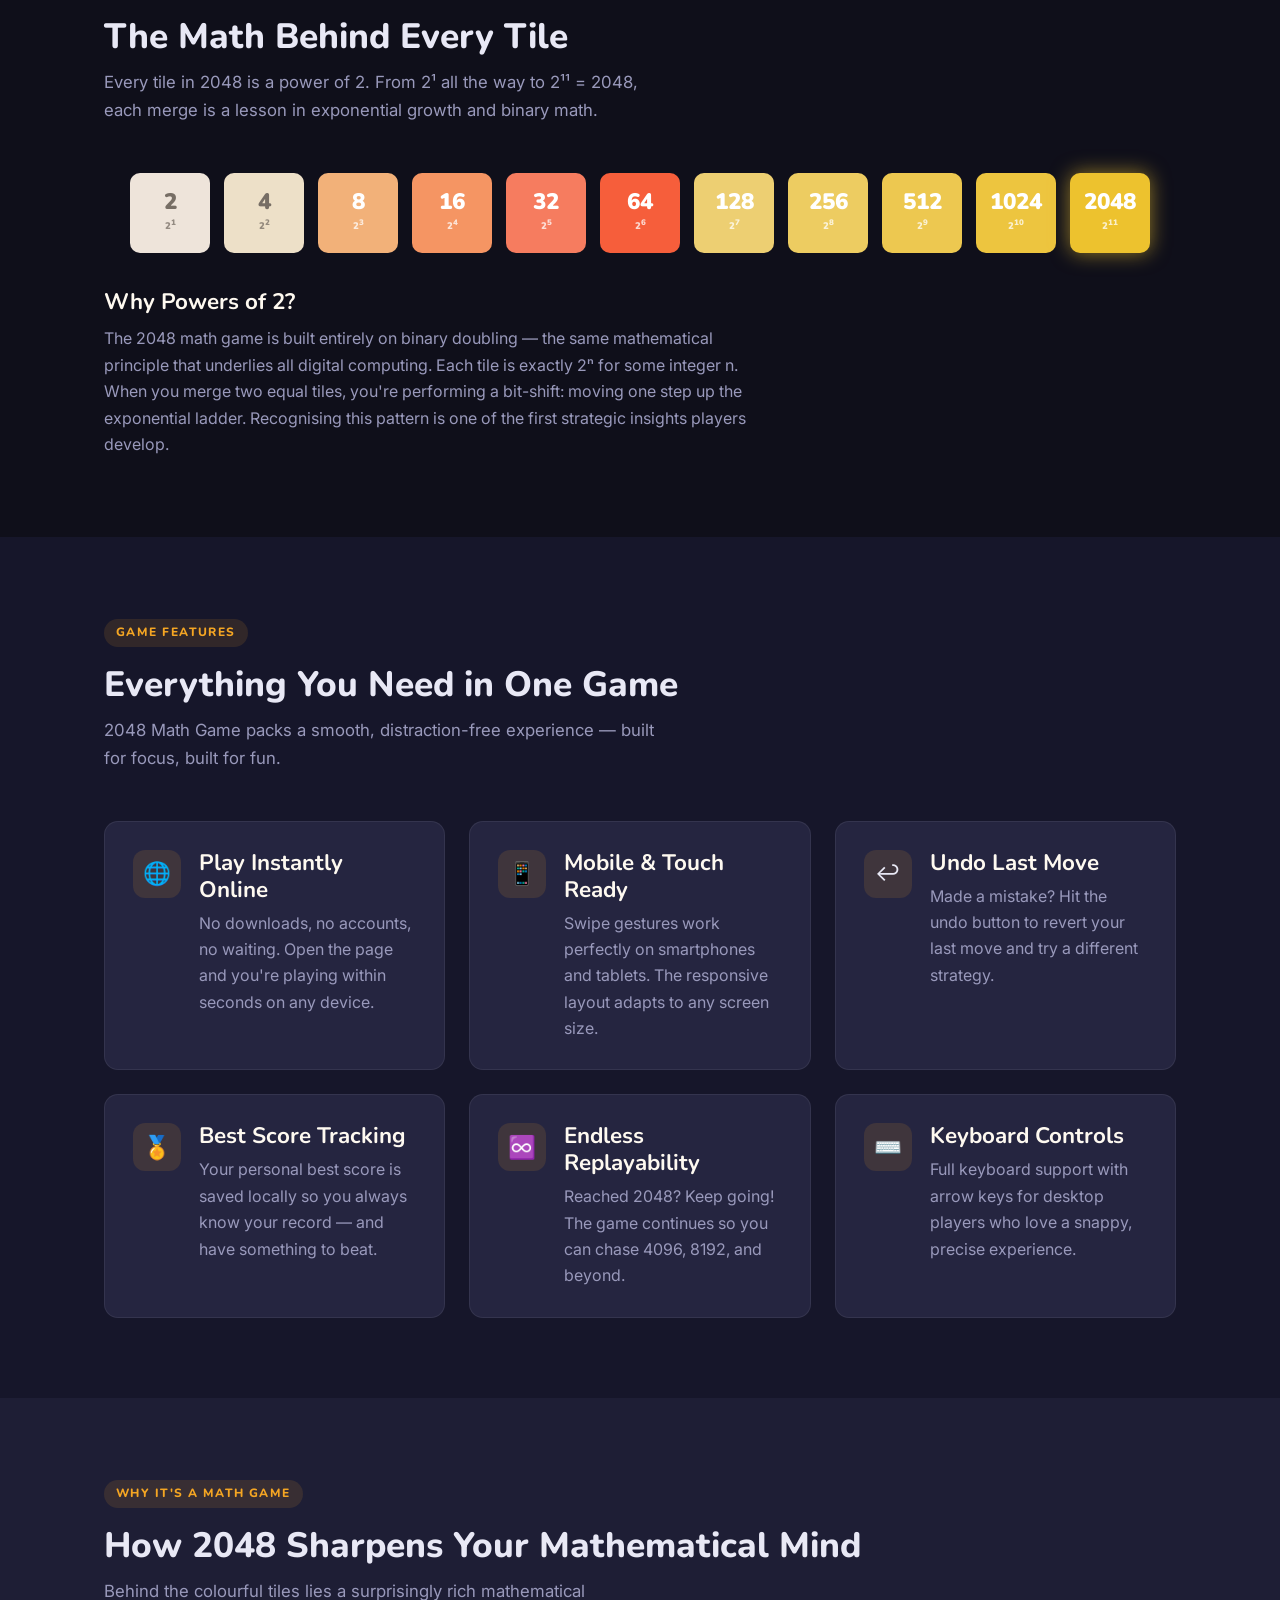
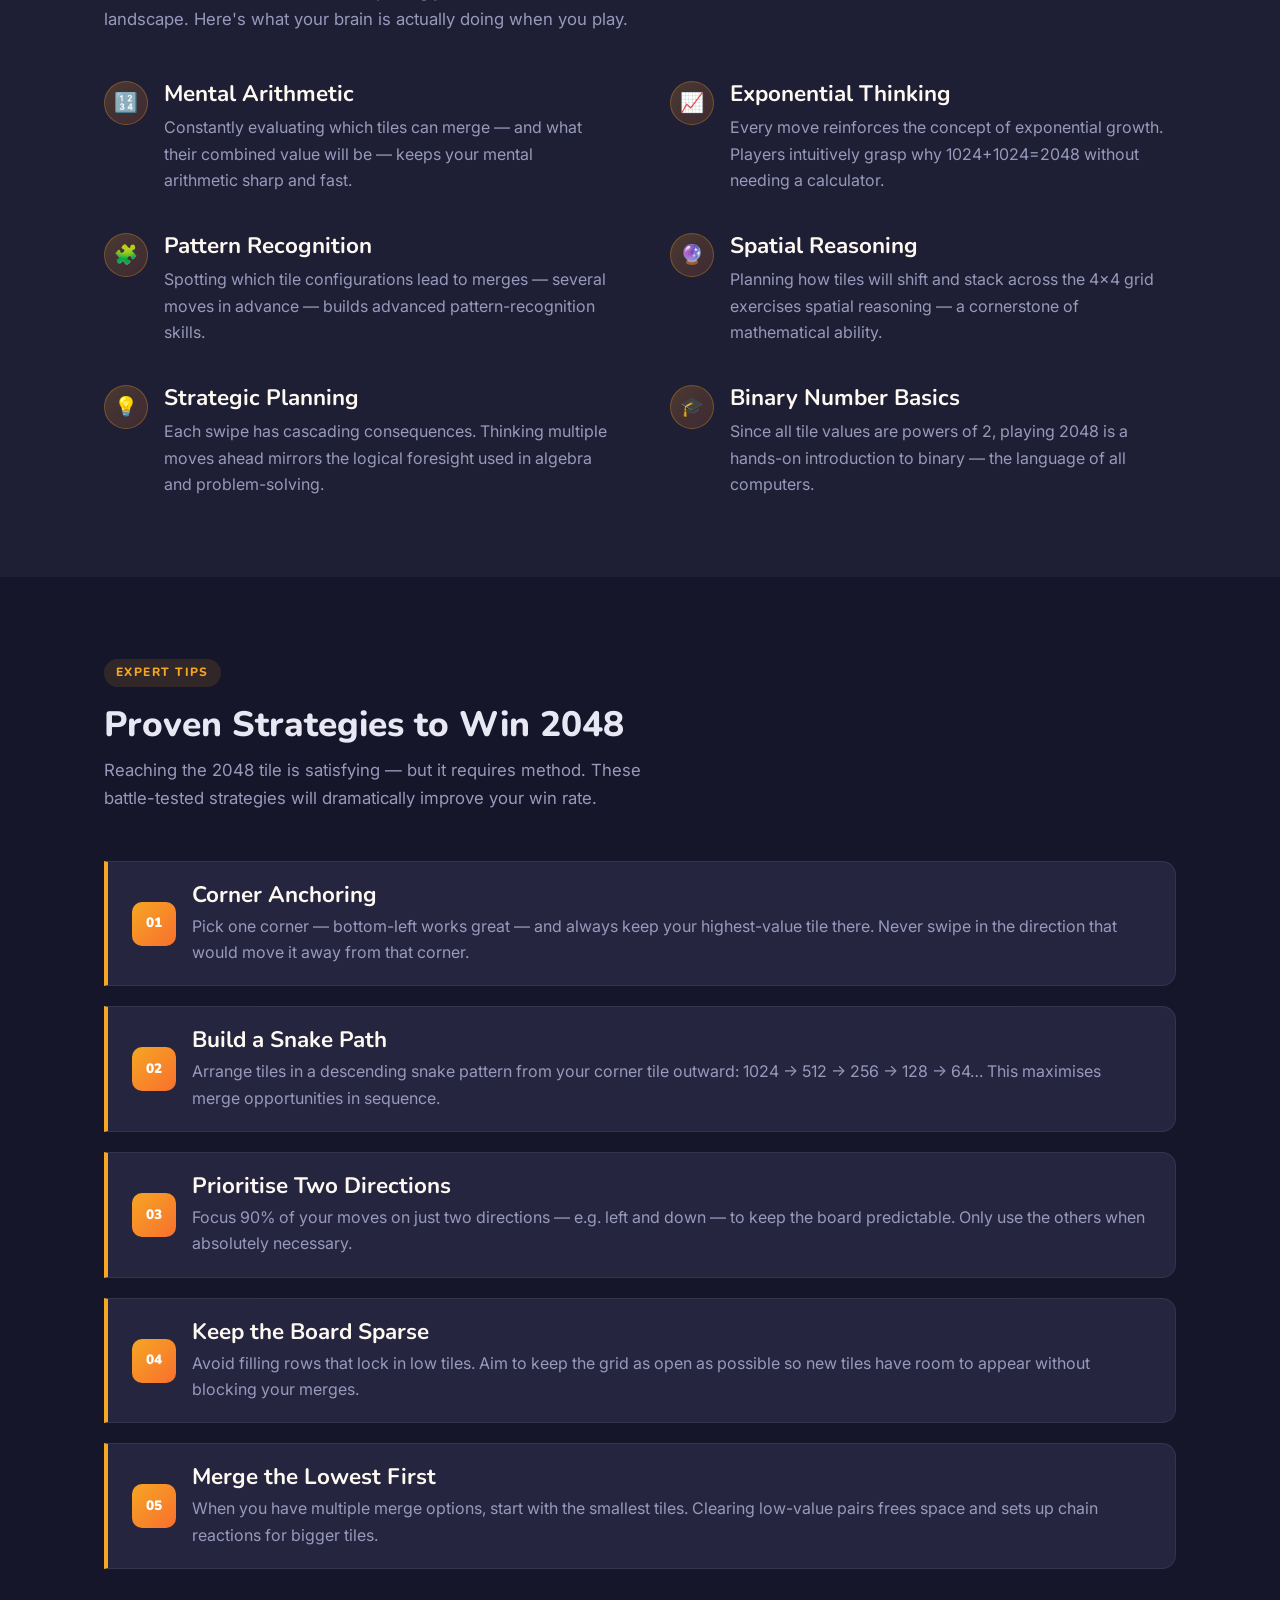
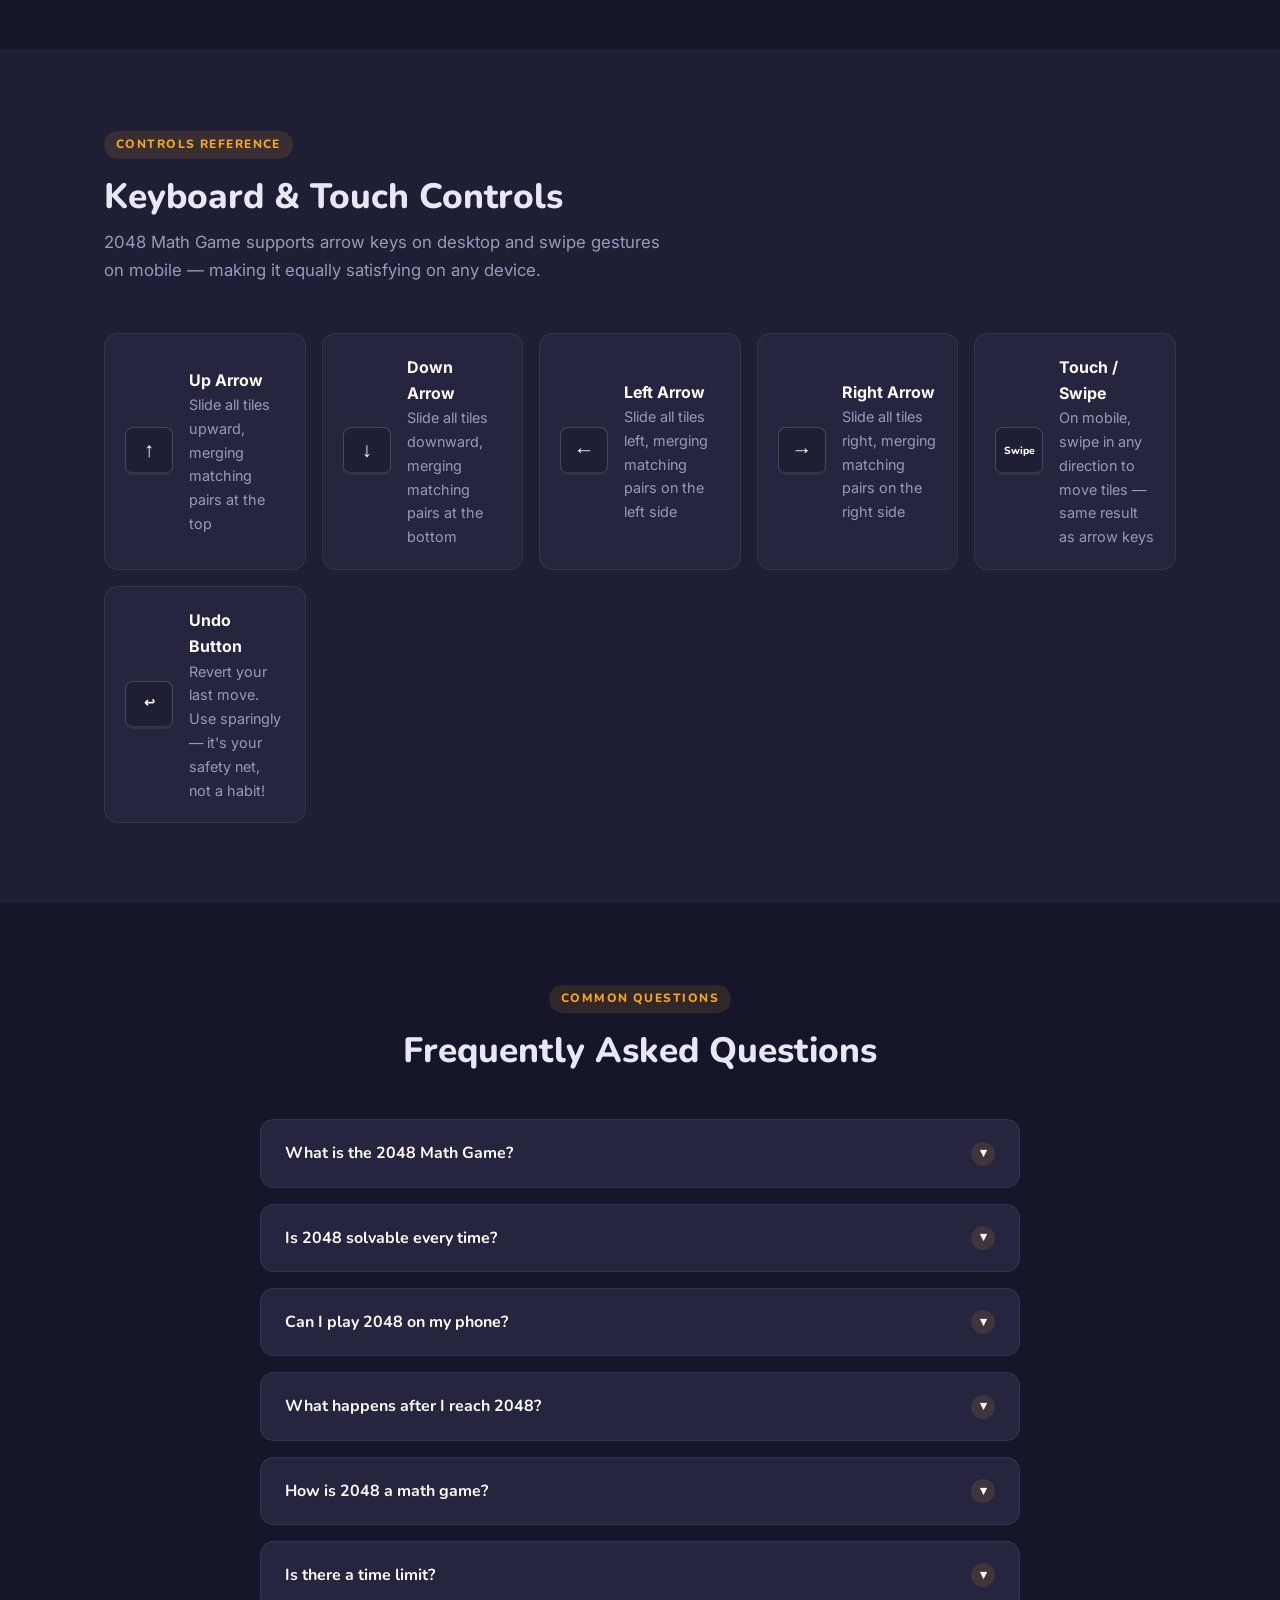
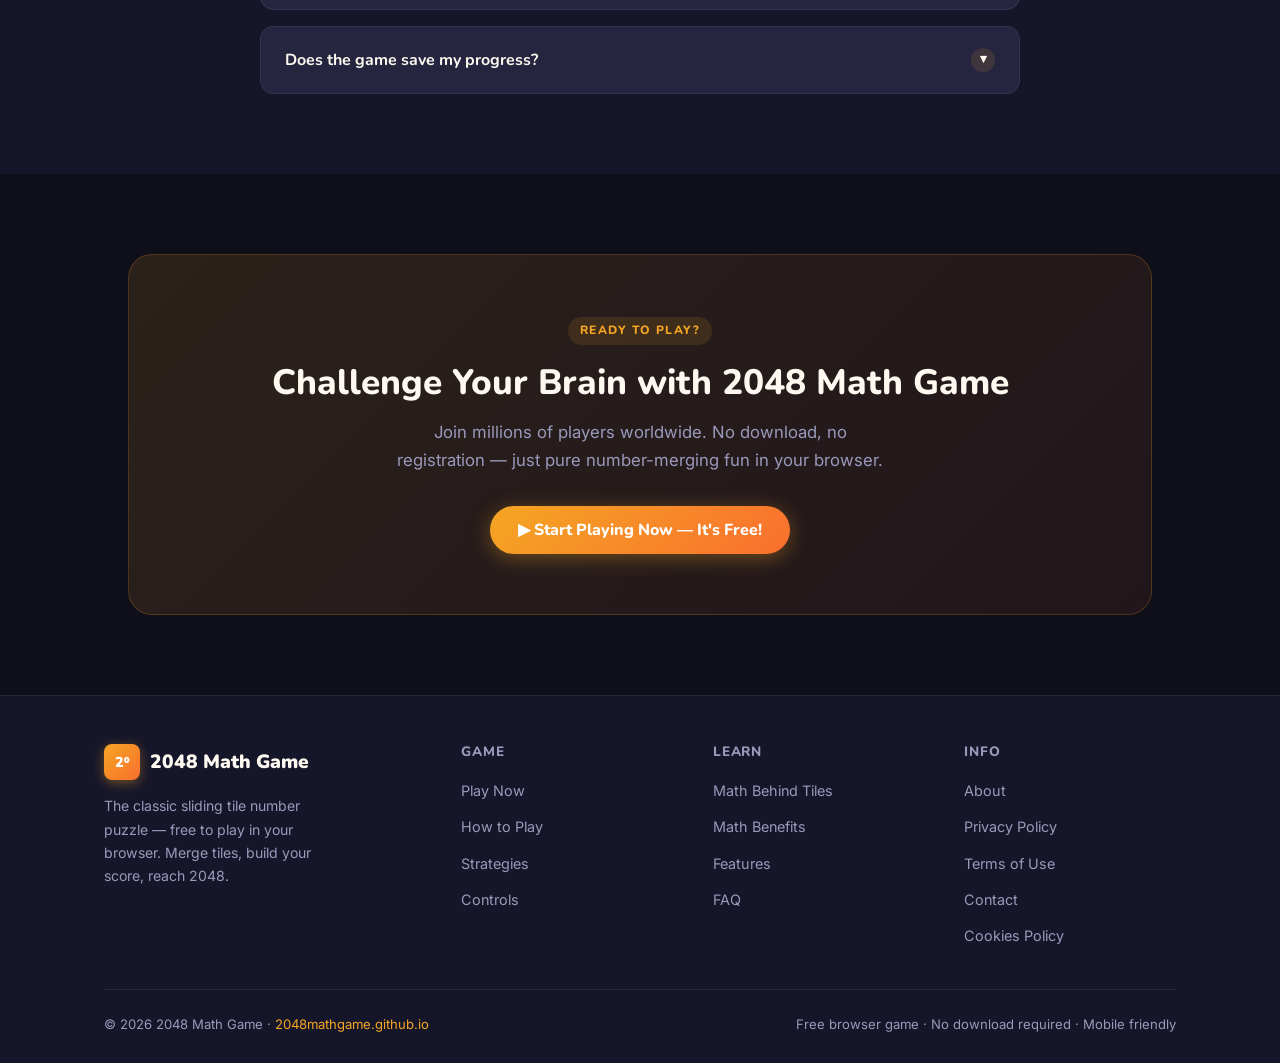
==== commit e6c7c324: "Update index.html" ====
--- a/index.html
+++ b/index.html
@@ -3,7 +3,7 @@
 <head>
   <meta charset="UTF-8" />
   <meta name="viewport" content="width=device-width, initial-scale=1.0" />
-  <title>2048 Math Game – Play the Classic Sliding Tile Puzzle Online Unblocked</title>
+  <title>2048 Math Game – Unblocked - Play the Classic Sliding Tile Puzzle</title>
   <meta name="description" content="Play 2048 Math Game online free! Slide tiles, merge numbers, and reach the 2048 tile. The addictive number puzzle that sharpens math skills and logical thinking." />
   <meta name="keywords" content="2048 math game, 2048 game, number puzzle, sliding tile puzzle, math puzzle game, 2048 online, brain game, number merge game" />
   <meta name="robots" content="index, follow" />
